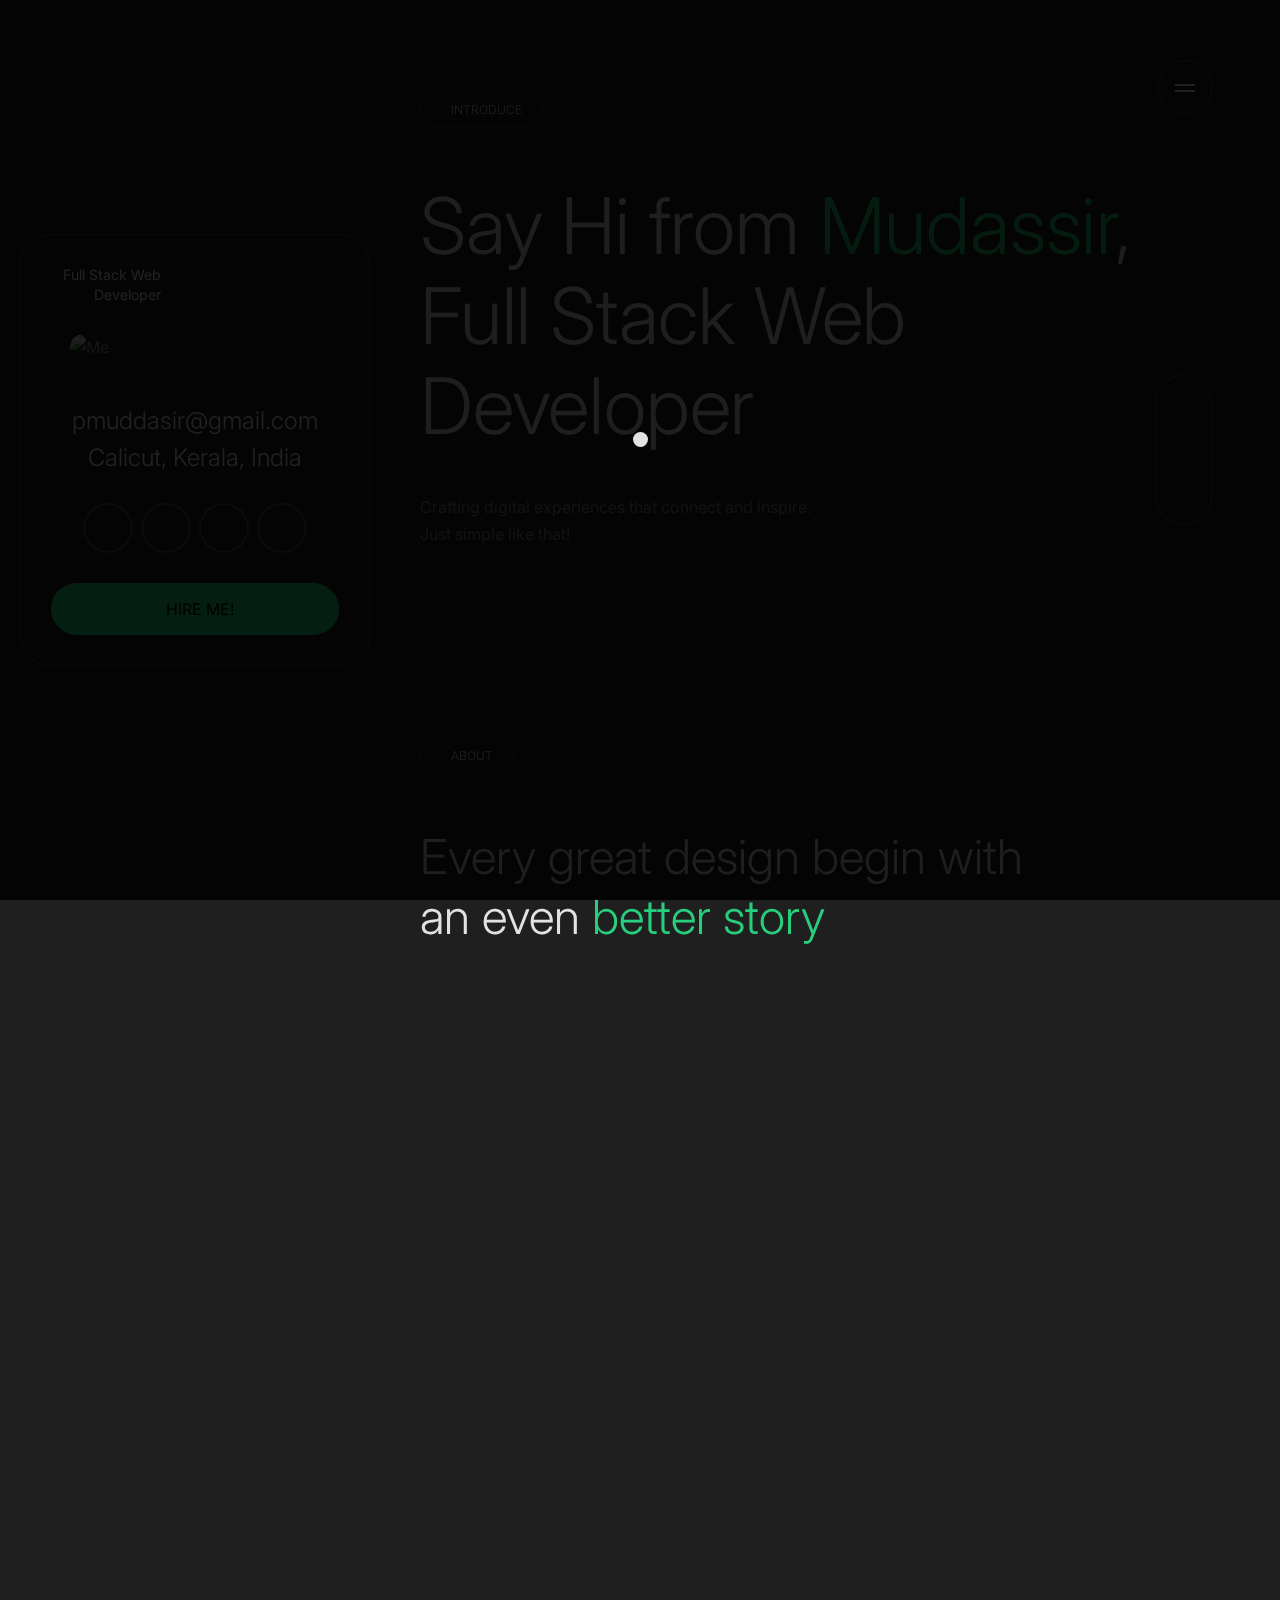
==== index.html @ 65654060 "First commit" ====
<!DOCTYPE html>
<html lang="en">

<!-- Mirrored from wpriverthemes.com/HTML/drake/ by HTTrack Website Copier/3.x [XR&CO'2014], Thu, 04 May 2023 03:21:00 GMT -->
<head>
    <meta charset="UTF-8">
    <meta http-equiv="X-UA-Compatible" content="IE=edge">
    <meta name="viewport" content="width=device-width, initial-scale=1.0">
    <title>Mudassir Mohammed</title>

    <link rel="icon" type="image/x-icon" href="https://i.ibb.co/XVSLQH9/EB099194-AB3-D-4-C7-A-9-E6-A-989-A86-F52-FE8-1-201-a.jpg">



    <!-- Font -->
    <link rel="preconnect" href="https://fonts.googleapis.com/">
    <link rel="preconnect" href="https://fonts.gstatic.com/" crossorigin>
    <link href="https://fonts.googleapis.com/css2?family=Inter:wght@100;200;300;400;500;600;700;800;900&amp;display=swap" rel="stylesheet">

    <!-- Stylesheet -->
    <link rel="stylesheet" href="https://maxst.icons8.com/vue-static/landings/line-awesome/line-awesome/1.3.0/css/line-awesome.min.css">
    <link href="assets/css/bootstrap.min.css" rel="stylesheet">
    <link rel="stylesheet" href="assets/css/owl.carousel.min.css">
    <link rel="stylesheet" href="assets/css/owl.theme.default.min.css">
    <link rel="stylesheet" href="assets/css/animate.min.css">
    <link rel="stylesheet" href="assets/css/smooth-scrollbar.css">
    <link rel="stylesheet" href="assets/css/lightbox.min.css">

    <link rel="stylesheet" href="assets/css/style.css">
    <link rel="stylesheet" href="assets/css/responsive.css">

</head>
<body>


    <div class="page-loader">
        <div class="bounceball"></div>
    </div>

    <span class="icon-menu">
        <span class="bar"></span>
        <span class="bar"></span>
    </span>

    <!-- <div class="global-color">
        <span class="setting-toggle">
            <i class="las la-cog"></i>
        </span>
        <div class="inner">
            <div class="overlay"></div>
            <div class="global-color-option">
                <span class="close-settings">
                    <i class="las la-times"></i>
                </span>
                <h2>Configuration</h2>
                <div class="global-color-option-inner">
                    <p>Colors</p>
                    <div class="color-boxed">
                        <a href="#" class="clr-active" onclick="color1();"></a>
                        <a href="#" onclick="color2();"></a>
                        <a href="#" onclick="color3();"></a>
                        <a href="#" onclick="color4();"></a>
                        <a href="#" onclick="color5();"></a>
                        <a href="#" onclick="color6();"></a>
                        <a href="#" onclick="color7();"></a>
                        <a href="#" onclick="color8();"></a>
                    </div>

                    <p>THREE DIMENSIONAL SHAPES</p>
                    <ul class="themes">
                        <li><a href="home1.html">Earth Lines Sphere</a></li>
                        <li><a href="home2.html">3D Abstract Ball</a></li>
                        <li><a href="home3.html">Water Waves</a></li>
                        <li><a href="home4.html">Liquids Wavy</a></li>
                        <li><a href="home6.html">Solid Color</a></li>
                        <li><a href="home5.html">Simple Strings</a></li>
                    </ul>
                </div>
            </div>
        </div>
    </div> -->

    <div class="responsive-sidebar-menu">
        <div class="overlay"></div>
        <div class="sidebar-menu-inner">
            <div class="menu-wrap">
                <p>Menu</p>
                <ul class="menu scroll-nav-responsive d-flex">
                    <li>
                        <a class="scroll-to" href="#home">
                            <i class="las la-home"></i> <span>Home</span>
                        </a>
                    </li>
                    <li>
                        <a class="scroll-to" href="#about">
                            <i class="lar la-user"></i> <span>About</span>
                        </a>
                    </li>
                    <li>
                        <a class="scroll-to" href="#resume">
                            <i class="las la-briefcase"></i> <span>Resume</span>
                        </a>
                    </li>
                    <li>
                        <a class="scroll-to" href="#services">
                            <i class="las la-stream"></i> <span>Services</span>
                        </a>
                    </li>
                    <li>
                        <a class="scroll-to" href="#skills">
                            <i class="las la-shapes"></i> <span>Skills</span>
                        </a>
                    </li>
                    <!-- <li>
                        <a class="scroll-to" href="#portfolio">
                            <i class="las la-grip-vertical"></i> <span>Portfolios</span>
                        </a>
                    </li> -->
                    <!-- <li>
                        <a class="scroll-to" href="#testimonial">
                            <i class="lar la-comment"></i> <span>Testimonial</span>
                        </a>
                    </li> -->
                    <li>
                        <a class="scroll-to" href="#contact">
                            <i class="las la-envelope"></i> <span>Contact</span>
                        </a>
                    </li>
                </ul>
            </div>


            <div class="sidebar-social">
                <p>Social</p>
                <ul class="social-links d-flex align-items-center">
                    <li>
                        <a href="https://twitter.com/muddasir_mhd"><i class="lab la-twitter"></i></a>
                    </li>
                    <li>
                        <a href="https://www.linkedin.com/in/mudassir-mohammed-ab352b228/"><i class="lab la-linkedin"></i></a>
                    </li>
                    <li>
                        <a href="https://www.instagram.com/mudassir._____/"><i class="lab la-instagram"></i></a>
                    </li>
                    <li>
                        <a href="https://github.com/pmudassir"><i class="lab la-github"></i></a>
                    </li>
                </ul>
            </div>
        </div>
    </div>

    <ul class="menu scroll-nav d-flex">
        <li>
            <a class="scroll-to" href="#home">
                <span>Home</span> <i class="las la-home"></i>
            </a>
        </li>
        <li>
            <a class="scroll-to" href="#about">
                <span>About</span> <i class="lar la-user"></i>
            </a>
        </li>
        <li>
            <a class="scroll-to" href="#resume">
                <span>Resume</span> <i class="las la-briefcase"></i>
            </a>
        </li>
        <li>
            <a class="scroll-to" href="#services">
                <span>Services</span> <i class="las la-stream"></i>
            </a>
        </li>
        <li>
            <a class="scroll-to" href="#skills">
                <span>Skills</span> <i class="las la-shapes"></i>
            </a>
        </li>
        <!-- <li>
            <a class="scroll-to" href="#portfolio">
                <span>Portfolios</span> <i class="las la-grip-vertical"></i>
            </a>
        </li> -->
        <!-- <li>
            <a class="scroll-to" href="#testimonial">
                <span>Testimonial</span> <i class="lar la-comment"></i>
            </a>
        </li> -->
        <li>
            <a class="scroll-to" href="#contact">
                <span>Contact</span> <i class="las la-envelope"></i>
            </a>
        </li>
    </ul>

    <div class="left-sidebar">
        <div class="sidebar-header d-flex align-items-center justify-content-between">
            <!-- <img src="assets/images/logo.png" alt="Logo"> -->
            <span class="designation">Full Stack Web Developer</span>
        </div>
        <img class="me" src="https://i.ibb.co/XVSLQH9/EB099194-AB3-D-4-C7-A-9-E6-A-989-A86-F52-FE8-1-201-a.jpg" alt="Me">
        <h2 class="email">pmuddasir@gmail.com</h2>
        <h2 class="address">Calicut, Kerala, India</h2>
        <!-- <p class="copyright">&copy; 2022 Drake. All Rights Reserved</p> -->
        <ul class="social-profile d-flex align-items-center flex-wrap justify-content-center">
            <li>
                <a href="https://twitter.com/muddasir_mhd"><i class="lab la-twitter"></i></a>
            </li>
            <li>
                <a href="https://www.linkedin.com/in/mudassir-mohammed-ab352b228/"><i class="lab la-linkedin"></i></a>
            </li>
            <li>
                <a href="https://www.instagram.com/mudassir._____/"><i class="lab la-instagram"></i></a>
            </li>
            <li>
                <a href="https://github.com/pmudassir"><i class="lab la-github"></i></a>
            </li>
        </ul>
        <a href="#" class="theme-btn">
            <i class="las la-envelope"></i> Hire Me!
        </a>
    </div>

    <main class="drake-main">
        <div id="smooth-wrapper">
            <div id="smooth-content">

                <!-- <div class="left-sidebar">
                    <div class="sidebar-header d-flex align-items-center justify-content-between">
                        <img src="assets/images/logo.png" alt="Logo">
                        <span class="designation">Full Stack Web Developer</span>
                    </div>
                    <img class="me" src="assets/images/me.jpg" alt="Me">
                    <h2 class="email">hello@drake.design</h2>
                    <h2 class="address">Base in Los Angeles, CA</h2>
                    <p class="copyright">&copy; 2022 Drake. All Rights Reserved</p>
                    <ul class="social-profile d-flex align-items-center flex-wrap justify-content-center">
                        <li>
                            <a href="#"><i class="lab la-twitter"></i></a>
                        </li>
                        <li>
                            <a href="#"><i class="lab la-dribbble"></i></a>
                        </li>
                        <li>
                            <a href="#"><i class="lab la-instagram"></i></a>
                        </li>
                        <li>
                            <a href="#"><i class="lab la-github"></i></a>
                        </li>
                    </ul>
                    <a href="#" class="theme-btn">
                        <i class="las la-envelope"></i> Hire Me!
                    </a>
                </div> -->

                <section class="hero-section page-section scroll-to-page" id="home">

                    <div class="custom-container">
                        <div class="hero-content content-width">
                            <div class="section-header">
                                <h4 class="subtitle scroll-animation" data-animation="fade_from_bottom">
                                    <i class="las la-home"></i> Introduce
                                </h4>
                                <h1 class="scroll-animation" data-animation="fade_from_bottom">Say Hi from <span>Mudassir</span>, Full Stack Web Developer</h1>
                            </div>
                            <p class="scroll-animation" data-animation="fade_from_bottom">Crafting digital experiences that connect and inspire. <br> Just simple like that!</p>
                            <!-- <a href="#portfolio" 
                                class="go-to-project-btn scroll-to scroll-animation" 
                                data-animation="rotate_up">
                                <img src="assets/images/round-text.png" alt="Rounded Text">
                                <i class="las la-arrow-down"></i>
                            </a> -->
        
                            <!-- <div class="facts d-flex">
                                <div class="left scroll-animation" data-animation="fade_from_left">
                                    <h1>10+</h1>
                                    <p>Years of <br>Experience</p>
                                </div>
                                <div class="right scroll-animation" data-animation="fade_from_right">
                                    <h1>182+</h1>
                                    <p>projects completed on <br>15 countries</p>
                                </div>
                            </div> -->
                        </div>
                    </div>
                </section>
        
                <section class="about-area page-section scroll-to-page" id="about">
                    <div class="custom-container">
                        <div class="about-content content-width">
                            <div class="section-header">
                                <h4 class="subtitle scroll-animation" data-animation="fade_from_bottom">
                                    <i class="lar la-user"></i> About
                                </h4>
                                <h1 class="scroll-animation" data-animation="fade_from_bottom">Every great design begin with<br>
                                    an even <span>better story</span></h1>
                            </div>
                            <p class="scroll-animation" data-animation="fade_from_bottom">As a self-taught full stack web developer who embarked on his coding journey just over a year ago. With no prior experience in programming, I was fascinated by the power and potential of web development and decided to teach myself how to build websites from scratch.

                                Starting with online tutorials and courses, quickly developed a strong foundation in HTML, CSS, and JavaScript. Then began learning back-end technologies such as Node.js and MongoDB, expanding my skill set to include full stack development.</p>
                        </div>
                    </div>
                </section>
        
        
                <section class="resume-area page-section scroll-to-page" id="resume">
                    <div class="custom-container">
                        <div class="resume-content content-width">
                            <div class="section-header">
                                <h4 class="subtitle scroll-animation" data-animation="fade_from_bottom">
                                    <i class="las la-briefcase"></i> Resume
                                </h4>
                                <h1 class="scroll-animation" data-animation="fade_from_bottom">Education & <span>Experience</span></h1>
                            </div>
        
                            <div class="resume-timeline">
                                <!-- <div class="item scroll-animation" data-animation="fade_from_right">
                                    <span class="date">2020 - Present</span>
                                    <h2>Framer Desinger & Developer</h2>
                                    <p>Brunodee Agency</p>
                                    <h2>Front-End WordPress Developer</h2>
                                    <p>Envato Market</p>
                                </div>
                                <div class="item scroll-animation" data-animation="fade_from_right">
                                    <span class="date">2013 - 2019</span>
                                    <h2>Webflow Developer & Co-Founder</h2>
                                    <p>Designflow Studio</p>
                                    <h2>Web Designer</h2>
                                    <p>Freelance</p>
                                    <h2>Leader Team of Marketing</h2>
                                    <p>AHA Marketing Agency</p>
                                </div> -->
                                <div class="item scroll-animation" data-animation="fade_from_right">
                                    <span class="date">2020 - 2023</span>
                                    <h2>Bachelor Degree in English Literature</h2>
                                    <p>CALICUT University</p>
                                </div>
                                <div class="item scroll-animation" data-animation="fade_from_right">
                                    <span class="date">2021 - 2022</span>
                                    <h2>Diploma In Computer Application</h2>
                                    <p>LBS College</p>
                                </div>
                            </div>
        
                        </div>
                    </div>
                </section>
        
        
                <section class="services-area page-section scroll-to-page" id="services">
                    <div class="custom-container">
                        <div class="services-content content-width">
                            <div class="section-header">
                                <h4 class="subtitle scroll-animation" data-animation="fade_from_bottom">
                                    <i class="las la-stream"></i> Services
                                </h4>
                                <h1 class="scroll-animation" data-animation="fade_from_bottom">My <span>Specializations</span></h1>
                            </div>
        
                            <div class="services-items">
                                <div class="service-item scroll-animation" data-animation="fade_from_bottom">
                                    <i class="las la-code"></i>
                                    <h2>Development</h2>
                                    <p>I build end-to-end websites with MERN</p>
                                    <!-- <span class="projects">126 Projects</span> -->
                                </div>
                                <div class="service-item scroll-animation" data-animation="fade_from_bottom">
                                    <i class="las la-bezier-curve"></i>
                                    <h2>Back-end Development</h2>
                                    <p>Specializes in building the server-side of web applications using NodeJS and Express.</p>
                                    <!-- <span class="projects">24 Projects</span> -->
                                </div>
                                <div class="service-item scroll-animation" data-animation="fade_from_bottom">
                                    <i class="las la-bezier-curve"></i>
                                    <h2>SEO/Marketing</h2>
                                    <p>Increase the traffic for your website with SEO optimized</p>
                                    <!-- <span class="projects">8 Projects</span> -->
                                </div>
                            </div>
        
                        </div>
                    </div>
                </section>
        
        
                <section class="skills-area page-section scroll-to-page" id="skills">
                    <div class="custom-container">
                        <div class="skills-content content-width">
                            <div class="section-header">
                                <h4 class="subtitle scroll-animation" data-animation="fade_from_bottom">
                                    <i class="las la-shapes"></i> my skills
                                </h4>
                                <h1 class="scroll-animation" data-animation="fade_from_bottom">My <span>Advantages</span></h1>
                            </div>
        
                            <div class="row skills text-center">
                                <div class="col-md-3 scroll-animation" data-animation="fade_from_left">
                                    <div class="skill">
                                        <div class="skill-inner">
                                            <img src="https://all-in-one-bucket.s3.us-east-2.amazonaws.com/portfolio/node-js-96.png" alt="NodeJS">
                                            <!-- <h1 class="percent">92%</h1> -->
                                        </div>
                                        <p class="name">NodeJS</p>
                                    </div>
                                </div>
                                <div class="col-md-3 scroll-animation" data-animation="fade_from_bottom">
                                    <div class="skill">
                                        <div class="skill-inner">
                                            <img src="assets/images/framer.png" alt="Framer">
                                            <h1 class="percent">85%</h1>
                                        </div>
                                        <p class="name">Framer</p>
                                    </div>
                                </div>
                                <div class="col-md-3 scroll-animation" data-animation="fade_from_top">
                                    <div class="skill">
                                        <div class="skill-inner">
                                            <img src="assets/images/webflow.png" alt="Webflow">
                                            <h1 class="percent">80%</h1>
                                        </div>
                                        <p class="name">Webflow</p>
                                    </div>
                                </div>
                                <div class="col-md-3 scroll-animation" data-animation="fade_from_right">
                                    <div class="skill">
                                        <div class="skill-inner">
                                            <img src="https://banner2.cleanpng.com/20180604/pol/kisspng-react-javascript-angularjs-ionic-atom-5b154be6709500.6532453515281223424611.jpg" alt="React">
                                            <h1 class="percent">90%</h1>
                                        </div>
                                        <p class="name">React</p>
                                    </div>
                                </div>
                                <div class="col-md-3 scroll-animation" data-animation="fade_from_left">
                                    <div class="skill">
                                        <div class="skill-inner">
                                            <img src="assets/images/wordpress.png" alt="WordPress">
                                            <h1 class="percent">86%</h1>
                                        </div>
                                        <p class="name">WordPress</p>
                                    </div>
                                </div>
                                <div class="col-md-3 scroll-animation" data-animation="fade_from_bottom">
                                    <div class="skill">
                                        <div class="skill-inner">
                                            <img src="assets/images/laravel.png" alt="Laravel/PHP">
                                            <h1 class="percent">70%</h1>
                                        </div>
                                        <p class="name">Laravel/PHP</p>
                                    </div>
                                </div>
                            </div>
        
                        </div>
                    </div>
                </section>
        
        
                <!-- <section class="portfolio-area page-section scroll-to-page" id="portfolio">
                    <div class="custom-container">
                        <div class="portfolio-content content-width">
                            <div class="section-header">
                                <h4 class="subtitle scroll-animation" data-animation="fade_from_bottom">
                                    <i class="las la-grip-vertical"></i> portfolio
                                </h4>
                                <h1 class="scroll-animation" data-animation="fade_from_bottom">Featured <span>Projects</span></h1>
                            </div>
        
                            <div class="row portfolio-items">
                                <div class="col-md-12 scroll-animation" data-animation="fade_from_bottom">
                                    <div class="portfolio-item portfolio-full">
                                        <div class="portfolio-item-inner">
                                            <a href="assets/images/portfolio1.jpg" data-lightbox="example-1">
                                                <img src="assets/images/portfolio1.jpg" alt="Portfolio">
                                            </a>
        
                                            <ul class="portfolio-categories">
                                                <li>
                                                    <a href="#">NodeJS</a>
                                                </li>
                                                <li>
                                                    <a href="#">Framer</a>
                                                </li>
                                                <li>
                                                    <a href="#">WordPress</a>
                                                </li>
                                            </ul>
                                        </div>
                                        <h2><a href="#">Bureau - Architecture Studio Website</a></h2>
                                    </div>
                                </div>
        
                                <div class="col-md-6 scroll-animation" data-animation="fade_from_left">
                                    <div class="portfolio-item portfolio-half">
                                        <div class="portfolio-item-inner">
                                            <a href="assets/images/portfolio2.jpg" data-lightbox="example-1">
                                                <img src="assets/images/portfolio2.jpg" alt="Portfolio">
                                            </a>

                                            <img src="assets/images/portfolio2.jpg" alt="Portfolio">
        
                                            <ul class="portfolio-categories">
                                                <li>
                                                    <a href="#">WordPress</a>
                                                </li>
                                                <li>
                                                    <a href="#">Larevel/PHP</a>
                                                </li>
                                            </ul>
                                        </div>
                                        <h2><a href="#">Moonex WordPress Theme</a></h2>
                                    </div>
                                </div>
        
                                <div class="col-md-6 scroll-animation" data-animation="fade_from_right">
                                    <div class="portfolio-item portfolio-half">
                                        <div class="portfolio-item-inner">
                                            <a href="assets/images/portfolio3.jpg" data-lightbox="example-1">
                                                <img src="assets/images/portfolio3.jpg" alt="Portfolio">
                                            </a>
        
                                            <ul class="portfolio-categories">
                                                <li>
                                                    <a href="#">NodeJS</a>
                                                </li>
                                                <li>
                                                    <a href="#">Webflow</a>
                                                </li>
                                            </ul>
                                        </div>
                                        <h2><a href="#">Taskly Dashboard</a></h2>
                                    </div>
                                </div>
        
                                <div class="col-md-12 scroll-animation" data-animation="fade_from_bottom">
                                    <div class="portfolio-item portfolio-half">
                                        <div class="portfolio-item-inner">
                                            <a href="assets/images/portfolio4.jpg" data-lightbox="example-1">
                                                <img src="assets/images/portfolio4.jpg" alt="portfolio">
                                            </a>
        
                                            <ul class="portfolio-categories">
                                                <li>
                                                    <a href="#">NodeJS</a>
                                                </li>
                                                <li>
                                                    <a href="#">React</a>
                                                </li>
                                            </ul>
                                        </div>
                                        <h2><a href="#">Hinterland - Real Estate Site Redesign</a></h2>
                                    </div>
                                </div>
        
                                <div class="col-md-12 scroll-animation" data-animation="fade_from_bottom">
                                    <div class="portfolio-item portfolio-half">
                                        <div class="portfolio-item-inner">
                                            <a href="assets/images/portfolio5.jpg" data-lightbox="example-1">
                                                <img src="assets/images/portfolio5.jpg" alt="portfolio">
                                            </a>
        
                                            <ul class="portfolio-categories">
                                                <li>
                                                    <a href="#">Framer</a>
                                                </li>
                                            </ul>
                                        </div>
                                        <h2><a href="#">Lewis Portfolio Framer Template</a></h2>
                                    </div>
                                </div>
                            </div>
        
                        </div>
                    </div>
                </section>
         -->
                <!-- <section class="testimonial-area page-section scroll-to-page" id="testimonial">
                    <div class="custom-container">
                        <div class="testimonial-content content-width">
                            <div class="section-header">
                                <h4 class="subtitle scroll-animation" data-animation="fade_from_bottom">
                                    <i class="lar la-comment"></i> testimonial
                                </h4>
                                <h1 class="scroll-animation" data-animation="fade_from_bottom">Trusted by <span>Hundered Clients</span></h1>
                            </div>
        
                            <div class="testimonial-slider-wrap scroll-animation" data-animation="fade_from_bottom">
                                <div class="owl-carousel testimonial-slider owl-theme">
                                    <div class="testimonial-item">
                                        <div class="testimonial-item-inner">
                                            <div class="author d-flex align-items-center">
                                                <img src="assets/images/testimonial-1.jpg" alt="portfolio">
                                                <div class="right">
                                                    <h3>Paublo Dybala</h3>
                                                    <p class="designation">CEO of <span>IBM Global</span></p>
                                                </div>
                                            </div>
                                            <p>“Drake - A Developer with the creativity, professional and 
                                                master of code. Much more than what i'm expect. 
                                                High quality product & flexiable price. Recommended!.”</p>
        
                                            <a href="#" class="project-btn">Project</a>
                                        </div>
                                    </div>
                                    <div class="testimonial-item">
                                        <div class="testimonial-item-inner">
                                            <div class="author d-flex align-items-center">
                                                <img src="assets/images/testimonial-2.jpg" alt="portfolio">
                                                <div class="right">
                                                    <h3>Christina Morillo</h3>
                                                    <p class="designation">Product Management of <span>Invision App Inc</span></p>
                                                </div>
                                            </div>
                                            <p>“Drake was a real pleasure to work with and we look 
                                                forward to working with him again. He's definitely the kind of 
                                                designer that you can trust with any project from A-Z.”</p>
        
                                            <a href="#" class="project-btn">Project</a>
                                        </div>
                                    </div>
                                    <div class="testimonial-item">
                                        <div class="testimonial-item-inner">
                                            <div class="author d-flex align-items-center">
                                                <img src="assets/images/testimonial-3.jpg" alt="portfolio">
                                                <div class="right">
                                                    <h3>Phil Foden</h3>
                                                    <p class="designation">Director of <span>Envato LLC</span></p>
                                                </div>
                                            </div>
                                            <p>“Extremely profressional and fast service!. Drake is a master
                                                of code and he also very creative. We done 3 projects with
                                                him and certain will continue.”</p>
        
                                            <a href="#" class="project-btn">Project</a>
                                        </div>
                                    </div>
                                </div>
                                <div class="testimonial-footer-nav">
                                    <div class="testimonial-nav d-flex align-items-center">
                                        <button class="prev"><i class="las la-angle-left"></i></button>
                                        <div id="testimonial-slide-count"></div>
                                        <button class="next"><i class="las la-angle-right"></i></button>
                                    </div>
                                </div>
                            </div>
        
                            <div class="clients-logos">
                                <h4 class="scroll-animation" data-animation="fade_from_bottom">work with 60+ brands worldwide</h4>
                                <div class="row align-items-center">
                                    <div class="col-md-3 scroll-animation" data-animation="fade_from_left">
                                        <img src="assets/images/client-1.png" alt="client">
                                    </div>
                                    <div class="col-md-3 scroll-animation" data-animation="fade_from_bottom">
                                        <img src="assets/images/client-2.png" alt="client">
                                    </div>
                                    <div class="col-md-3 scroll-animation" data-animation="fade_from_top">
                                        <img src="assets/images/client-3.png" alt="client">
                                    </div>
                                    <div class="col-md-3 scroll-animation" data-animation="fade_from_right">
                                        <img src="assets/images/client-4.png" alt="client">
                                    </div>
                                    <div class="col-md-3 scroll-animation" data-animation="fade_from_left">
                                        <img src="assets/images/client-5.png" alt="client">
                                    </div>
                                    <div class="col-md-3 scroll-animation" data-animation="fade_from_bottom">
                                        <img src="assets/images/client-6.png" alt="client">
                                    </div>
                                    <div class="col-md-3 scroll-animation" data-animation="fade_from_top">
                                        <img src="assets/images/client-7.png" alt="client">
                                    </div>
                                    <div class="col-md-3 scroll-animation" data-animation="fade_from_right">
                                        <img src="assets/images/client-8.png" alt="client">
                                    </div>
                                </div>
                            </div>
        
                        </div>
                    </div>
                </section> -->
        
        
                <!-- <section class="pricing-area page-section scroll-to-page" id="pricing">
                    <div class="custom-container">
                        <div class="pricing-content content-width">
                            <div class="section-header">
                                <h4 class="subtitle scroll-animation" data-animation="fade_from_bottom">
                                    <i class="las la-dollar-sign"></i> pricing
                                </h4>
                                <h1 class="scroll-animation" data-animation="fade_from_bottom">My <span>Pricing</span></h1>
                            </div>
        
                            <div class="pricing-table-items">
                                <div class="row">
                                    <div class="col-md-6 scroll-animation" data-animation="fade_from_left">
                                        <div class="pricing-table">
                                            <div class="pricing-table-header">
                                                <div class="top d-flex justify-content-between align-items-start">
                                                    <h4>basic</h4>
                                                    <p class="text-right">Have design ready to build?<br>
                                                        or small budget</p>
                                                </div>
                                                <h1>$49 <span>/ hours</span></h1>
                                            </div>
                                            <ul class="feature-lists">
                                                <li>Need your wireframe</li>
                                                <li>Design with NodeJS, Framer</li>
                                                <li>Implement with Webflow, React, WordPress, Laravel/PHP</li>
                                                <li>Remote/Online</li>
                                                <li>Work in business days, no weekend.</li>
                                                <li>Support 6 months</li>
                                            </ul>
                                            <a href="#" class="theme-btn">pick this package</a>
                                        </div>
                                    </div>
                                    <div class="col-md-6 scroll-animation" data-animation="fade_from_right">
                                        <div class="pricing-table">
                                            <div class="pricing-table-header">
                                                <div class="top d-flex justify-content-between align-items-start">
                                                    <h4>premium</h4>
                                                    <p class="text-right">Not have any design?<br>
                                                        Leave its for me</p>
                                                </div>
                                                <h1>$99 <span>/ hours</span></h1>
                                            </div>
                                            <ul class="feature-lists">
                                                <li>Don't need wireframe or anything</li>
                                                <li>Design with NodeJS, Framer from scratch</li>
                                                <li>Implement with Webflow, React, WordPress, Laravel/PHP</li>
                                                <li>Remote/Online</li>
                                                <li>Work with both weekend</li>
                                                <li>Support 12 months</li>
                                                <li>Your project alway be priority</li>
                                                <li>Customer care gifts</li>
                                            </ul>
                                            <a href="#" class="theme-btn">pick this package</a>
                                        </div>
                                    </div>
                                </div>
                                <p class="info scroll-animation" data-animation="fade_from_bottom">
                                    Don't find any package match with your plan!<br>
                                    Want to setup a new tailor-made package for only you?. <a href="#">Contact Us</a>
                                </p>
                            </div>
        
                        </div>
                    </div>
                </section> -->


                <section class="contact-area page-section scroll-content" id="contact">
                    <div class="custom-container">
                        <div class="contact-content content-width">
                            <div class="section-header">
                                <h4 class="subtitle scroll-animation" data-animation="fade_from_bottom">
                                    <i class="las la-dollar-sign"></i> contact
                                </h4>
                                <h1 class="scroll-animation" data-animation="fade_from_bottom">Let's Work <span>Together!</span></h1>
                            </div>
                            <h3 class="scroll-animation" data-animation="fade_from_bottom">pmuddasir@gmail.com</h3>
                            <p id="required-msg">* Marked fields are required to fill.</p>

                            <form class="contact-form scroll-animation" data-animation="fade_from_bottom" method="POST" action="https://wpriverthemes.com/HTML/drake/mailer.php">
                                <div class="alert alert-success messenger-box-contact__msg" style="display: none" role="alert">
                                    Your message was sent successfully.
                                </div>
                                <div class="row">
                                    <div class="col-md-6">
                                        <div class="input-group">
                                            <label for="full-name">full Name <sup>*</sup></label>
                                            <input type="text" name="full-name" id="full-name" placeholder="Your Full Name">
                                        </div>
                                    </div>
                                    <div class="col-md-6">
                                        <div class="input-group">
                                            <label for="email">Email <sup>*</sup></label>
                                            <input type="email" name="email" id="email" placeholder="Your email adress">
                                        </div>
                                    </div>
                                    <div class="col-md-6">
                                        <div class="input-group">
                                            <label for="phone-number">phone <span>(optional)</span></label>
                                            <input type="text" name="phone-number" id="phone-number" placeholder="Your number phone">
                                        </div>
                                    </div>
                                    <!-- <div class="col-md-6">
                                        <div class="input-group">
                                            <label for="subject">subject <sup>*</sup></label>
                                            <select name="subject" id="subject">
                                                <option value="">Select a subject</option>
                                                <option value="subject1">Subject 1</option>
                                                <option value="subject2">Subject 2</option>
                                                <option value="subject3">Subject 3</option>
                                            </select>
                                        </div>
                                    </div> -->
                                    <!-- <div class="col-md-12">
                                        <div class="input-group">
                                            <label for="budget">your budget <span>(optional)</span></label>
                                            <input type="number" name="budget" id="budget" placeholder="A range budget for your project">
                                        </div>
                                    </div> -->
                                    <div class="col-md-12">
                                        <div class="input-group">
                                            <label for="message">message</label>
                                            <textarea name="message" id="message" placeholder="Wrire your message here ..."></textarea>
                                        </div>
                                    </div>
                                    <!-- <div class="col-md-12">
                                        <div class="input-group upload-attachment">
                                            <div>
                                                <label for="upload-attachment">
                                                    <i class="las la-cloud-upload-alt"></i> add an attachment
                                                    <input type="file" name="file" id="upload-attachment">
                                                </label>
                                                
                                            </div>
                                            
                                        </div>
                                    </div> -->
                                    <div class="col-md-12">
                                        <div class="input-group submit-btn-wrap">
                                            <button class="theme-btn" name="submit" type="submit" id="submit-form">send message</button>
                                        </div>
                                    </div>
                                </div>
                            </form>

                        </div>
                    </div>
                </section>
            </div>
        </div>
    </main>
    

    <script src="assets/js/jquery.js"></script>
    <script src="assets/js/bootstrap.bundle.min.js"></script>
    <script src="assets/js/owl.carousel.js"></script>
    <script src="assets/js/gsap.min.js"></script>
    <script src="assets/js/ScrollTrigger.min.js"></script>
    <script src="assets/js/ScrollToPlugin.min.js"></script>
    <script src="assets/js/lightbox.min.js"></script>
    
    <script src="assets/js/main.js"></script>
    <script src="assets/js/ajax-form.js"></script>
    <script src="assets/js/color.js"></script>

</body>

<!-- Mirrored from wpriverthemes.com/HTML/drake/ by HTTrack Website Copier/3.x [XR&CO'2014], Thu, 04 May 2023 03:21:52 GMT -->
</html>
---- assets/css/smooth-scrollbar.css ----
scrollbar,[scrollbar],[data-scrollbar]{display:block;position:relative;overflow:scroll}scrollbar .scroll-content,[scrollbar] .scroll-content,[data-scrollbar] .scroll-content{-webkit-transform:translate3d(0,0,0);transform:translate3d(0,0,0);will-change:transform}scrollbar.scrolling .scroll-content,[scrollbar].scrolling .scroll-content,[data-scrollbar].scrolling .scroll-content{pointer-events:none}scrollbar.scrolling .scroll-content .scroll-content,[scrollbar].scrolling .scroll-content .scroll-content,[data-scrollbar].scrolling .scroll-content .scroll-content{pointer-events:auto}scrollbar .scrollbar-track,[scrollbar] .scrollbar-track,[data-scrollbar] .scrollbar-track{position:absolute;opacity:0;z-index:1;-webkit-transition:opacity .5s 1s ease-out,background .5s ease-out;transition:opacity .5s 1s ease-out,background .5s ease-out;background:0 0}scrollbar .scrollbar-track.show,[scrollbar] .scrollbar-track.show,[data-scrollbar] .scrollbar-track.show,scrollbar .scrollbar-track:hover,[scrollbar] .scrollbar-track:hover,[data-scrollbar] .scrollbar-track:hover{opacity:1;-webkit-transition-delay:0s;transition-delay:0s}scrollbar .scrollbar-track:hover,[scrollbar] .scrollbar-track:hover,[data-scrollbar] .scrollbar-track:hover{background:rgba(222,222,222,.75)}scrollbar .scrollbar-track-x,[scrollbar] .scrollbar-track-x,[data-scrollbar] .scrollbar-track-x{bottom:0;left:0;width:100%;height:8px}scrollbar .scrollbar-track-y,[scrollbar] .scrollbar-track-y,[data-scrollbar] .scrollbar-track-y{top:0;right:0;width:8px;height:100%}scrollbar .scrollbar-thumb,[scrollbar] .scrollbar-thumb,[data-scrollbar] .scrollbar-thumb{position:absolute;top:0;left:0;width:8px;height:8px;background:rgba(0,0,0,.5);border-radius:4px}
---- assets/css/style.css ----
/* 
    -- Table of Content --

    * 01 - Menu
    * 02 - Responsive Sidebar Menu
    * 03 - Global Color
    * 04 - Header
    * 05 - Section Header
    * 06 - Left Sidebar
    * 07 - Hero Section
    * 08 - Home 3
    * 09 - Home 5
    * 10 - About
    * 11 - Resume
    * 12 - Services
    * 13 - Skills
    * 14 - Portfolio
    * 15 - Testimonial
    * 16 - Client
    * 17 - Pricing Table
    * 18 - Contact
    * 19 - Breadcrumb
    * 20 - Blog items
    * 21 - Blog Style 2
    * 22 - Blog Details
    * 23 - Comment
    * 24 - Comment Form
    * 25 - Footer
    * @Keyframe

*/
:root {
    --primary_color: #28e98c;
}
*,*::before,*::after {
    margin: 0;
    padding: 0;
    box-sizing: border-box;
}

body {
    font-family: 'Inter', sans-serif;
    font-size: 16px;
    scroll-behavior: smooth;
    color: #999999;
    background: #1f1f1f;
    line-height: 1.7;
    overflow-x: hidden;
    height: 100vh;
}
.bg-white {
    background: #fff;
}
img {
    max-width: 100%;
    /* height: 300px; */
}
a {
    text-decoration: none;
}
.text-right {
    text-align: right;
}
ul {
    list-style: none;
    margin: 0;
    padding: 0;
}
.content-width {
    max-width: 770px;
    width: 100%;
    margin-left: auto;
}
.theme-btn {
    background: var(--primary_color);
    color: #000000;
    display: block;
    text-align: center;
    padding: 11px 58px 10px 58px;
    display: inline-flex;
    align-items: center;
    border-radius: 30px;
    justify-content: center;
    text-transform: uppercase;
    border: none;
    transition: .3s;
    cursor: pointer;
    border: 2px solid var(--primary_color);
}
.theme-btn i {
    font-size: 24px;
    margin-right: 10px;
    display: block;
    margin-bottom: 3px;
}
.theme-btn:hover {
    background: none;
    color: var(--primary_color);
}
.custom-container {
    max-width: 1130px;
    padding: 0 15px;
    margin: auto;
}
.subtitle {
    font-size: 12px;
    color: #ffffff;
    text-transform: uppercase;
    font-weight: 300;
    margin: 0;
    border: 1px solid #565656;
    padding: 9px 20px;
    border-radius: 30px;
    margin-bottom: 53px;
    display: inline-flex;
    align-items: center;
}
.subtitle i {
    margin-bottom: 1px;
    font-size: 14px;
    margin-right: 10px;
}

.page-loader {
    position: fixed;
    left: 0;
    top: 0;
    width: 100%;
    height: 100%;
    z-index: 10000;
    background: #000;
    display: flex;
    align-items: center;
    justify-content: center;
}
.page-loader .bounceball {
    position: relative;
    display: inline-block;
    height: 37px;
    width: 15px;
}
.page-loader .bounceball:before {
    position: absolute;
    content: '';
    display: block;
    top: 0;
    width: 15px;
    height: 15px;
    border-radius: 50%;
    background-color: #fff;
    transform-origin: 50%;
    animation: bounceLoader 500ms alternate infinite ease;
}


/* Icon Menu */
.icon-menu {
    position: absolute;
    right: 68px;
    top: 60px;
    width: 55px;
    height: 55px;
    border-radius: 50%;
    display: flex;
    flex-direction: column;
    border: 1px solid #575757;
    align-items: center;
    justify-content: center;
    gap: 4px;
    cursor: pointer;
    transition: .3s;
    background: #1f1f1f;
    z-index: 99;
}
.icon-menu span {
    width: 20px;
    display: block;
    height: 2px;
    background: #fff;
    transition: .3s;
}
.icon-menu:hover {
    border-color: var(--primary_color);
}
.icon-menu:hover span {
    background: var(--primary_color);
}


#scroll-section {
    /* overflow-x: hidden !important;
    overflow-y: auto !important; */
    /* width: 100%; */
    /* height: 100%; */
    /* height: 100vh; */
}
.scroll-content {
    /* transform: translate(0) !important; */
}
main.drake-main {
    /* inset: 0px;
    width: 100%;
    height: 100vh;
    position: fixed; */
    /* overflow: hidden; */
}
.page-section {
    overflow: hidden;
}


/* 01 - Menu */
.menu {
    flex-direction: column;
    border: 1px solid #575757;
    border-radius: 30px;
    position: fixed;
    right: 68px;
    top: 322px;
    /* width: 55px; */
    text-align: center;
    gap: 20px;
    padding: 24px 0;
    background: #1f1f1f;
    z-index: 20;
}
.menu li .scroll-to,
.menu li a {
    display: block;
    position: relative;
    /* padding: 10px 10px; */
    width: 55px;
    transition: .3s;
    color: #999999;
    cursor: pointer;
}
.menu li a.active,
.menu li a:hover,
.menu li .scroll-to.active,
.menu li .scroll-to:hover {
    color: var(--primary_color);
}
.menu li .scroll-to:hover span,
.menu li a:hover span {
    opacity: 1;
    visibility: visible;
}
.menu li .scroll-to i,
.menu li a i {
    font-size: 20px;
    display: block;
}
.menu li .scroll-to span,
.menu li a span {
    position: absolute;
    transition: .3s;
    font-size: 12px;
    background: #404042;
    right: 100%;
    color: #fff;
    display: block;
    padding: 3px 8px;
    border-radius: 5px;
    visibility: hidden;
    opacity: 0;
}
.menu li .scroll-to span::before,
.menu li a span::before {
    content: '';
    width: 10px;
    height: 10px;
    background: #404042;
    position: absolute;
    right: -3px;
    top: 50%;
    transform: rotate(54deg) skew(-8deg, -39deg);
    margin-top: -5px;
    z-index: -1;
}

/* 02 - Responsive Sidebar Menu */
.responsive-sidebar-menu {
    position: fixed;
    left: 0;
    top: 0;
    width: 100%;
    height: 100%;
    z-index: 99;
    opacity: 0;
    visibility: hidden;
    transition: .2s;
}
.responsive-sidebar-menu.active {
    opacity: 1;
    visibility: visible;
}
.global-color .inner .overlay,
.responsive-sidebar-menu .overlay {
    position: absolute;
    left: 0;
    top: 0;
    width: 100%;
    height: 100%;
    z-index: -1;
    background: #565656;
    opacity: 0.5;
}
.responsive-sidebar-menu .sidebar-menu-inner {
    max-width: 345px;
    width: 100%;
    margin-left: auto;
    background: #191919;
    height: 100%;
    overflow-x: hidden;
    padding-top: 50px;
    margin-right: -250px;
    transition: .3s;
}
.responsive-sidebar-menu.active .sidebar-menu-inner {
    margin-right: 0;
}
.responsive-sidebar-menu .sidebar-menu-inner .menu-wrap {
    width: 46%;
    margin: auto;
}
.responsive-sidebar-menu .sidebar-menu-inner .menu-wrap p {
    font-size: 18px;
}
.responsive-sidebar-menu .sidebar-menu-inner .menu-wrap .menu {
    position: relative;
    right: auto;
    left: 0;
    top: 0;
    transform: translateY(0);
    background: none;
    border-radius: 0;
    border: none;
    margin-bottom: 30px;
}
.responsive-sidebar-menu .sidebar-menu-inner .menu-wrap .menu li a {
    display: flex;
    align-items: center;
    gap: 10px;
}
.responsive-sidebar-menu .sidebar-menu-inner .menu-wrap .menu li a:hover span {
    color: #fff;
}
.responsive-sidebar-menu .sidebar-menu-inner .menu-wrap .menu li a i {
    margin-bottom: 2px;
}
.responsive-sidebar-menu .sidebar-menu-inner .menu-wrap .menu li a span {
    position: relative;
    right: 0;
    opacity: 1;
    visibility: visible;
    color: #999999;
    background: none;
    margin: 0;
    padding: 0;
    border-radius: 0;
}
.responsive-sidebar-menu .sidebar-menu-inner .menu-wrap .menu li a span::before {
    display: none
}
.responsive-sidebar-menu .sidebar-menu-inner .menu-wrap .menu li a.active span {
    color: #fff;
}
.responsive-sidebar-menu .sidebar-menu-inner .global-color-option,
.responsive-sidebar-menu .sidebar-menu-inner .sidebar-social {
    width: 46%;
    margin: auto;
}
.responsive-sidebar-menu .sidebar-menu-inner .sidebar-social ul {
    gap: 15px;
}
.responsive-sidebar-menu .sidebar-menu-inner .sidebar-social ul li a {
    color: #999999;
    transition: .3s;
    font-size: 16px;
}
.responsive-sidebar-menu .sidebar-menu-inner .sidebar-social ul li a:hover {
    color: var(--primary_color);
}

/* 03 - Global Color */
.global-color {
    position: fixed;
    left: 0;
    top: 50px;
    z-index: 100;
}
.global-color .inner {
    position: fixed;
    left: 0;
    top: 0;
    width: 100%;
    height: 100%;
    z-index: 99;
    opacity: 0;
    visibility: hidden;
    transition: .2s;
}
.global-color.active .inner {
    opacity: 1;
    visibility: visible;
}
.global-color .setting-toggle {
    width: 40px;
    height: 40px;
    display: flex;
    align-items: center;
    justify-content: center;
    font-size: 20px;
    cursor: pointer;
    background: #1f1f1f;
}
.global-color .inner .global-color-option .close-settings {
    position: absolute;
    right: 20px;
    top: 20px;
    color: #fff;
    font-size: 20px;
}
.global-color .inner .global-color-option .global-color-option-inner p {
    text-transform: uppercase;
    font-size: 13px;
    color: #fff;
    line-height: 1.2;
    margin-bottom: 25px;
}
.global-color .inner .global-color-option .global-color-option-inner .themes {
    display: flex;
    flex-wrap: wrap;
    padding-top: 30px;
}
.global-color .inner .global-color-option .global-color-option-inner .themes li {
    margin-right: 80px;
    margin-bottom: 55px;
}
.global-color .inner .global-color-option .global-color-option-inner .themes li a {
    font-size: 14px;
    color: #fff;
    font-weight: 500;
    display: block;
    line-height: 1.2;
    position: relative;
}
.global-color .inner .global-color-option .global-color-option-inner .themes li a::before {
    content: '';
    width: 100%;
    height: 1px;
    background: #fff;
    position: absolute;
    left: 0;
    top: 50%;
    opacity: 0;
    transition: .3s;
}
.global-color .inner .global-color-option .global-color-option-inner .themes li a:hover::before,
.global-color .inner .global-color-option .global-color-option-inner .themes li.active a::before {
    opacity: 1;
}
.global-color .inner .global-color-option {
    max-width: 1043px;
    width: 100%;
    margin-left: auto;
    background: #191919;
    height: 100%;
    overflow-x: hidden;
    padding-top: 50px;
    margin-right: -400px;
    transition: .4s;
    padding: 134px;
}
.global-color .inner .global-color-option h2 {
    color: #fff;
    font-weight: 200;
    font-size: 34px;
    line-height: 1.2;
    margin-bottom: 80px;
}
.global-color.active .inner .global-color-option {
    margin-right: 0;
}
.global-color .global-color-option .color-boxed {
    display: flex;
    align-items: center;
    flex-wrap: wrap;
    gap: 26px;
    margin-bottom: 105px;
    padding-top: 30px;
}
.global-color .global-color-option .color-boxed a {
    display: block;
    width: 30px;
    height: 30px;
    border-radius: 50%;
    position: relative;
    background: #28e98c;
}
.global-color .global-color-option .color-boxed a::before {
    content: '';
    border: 1px solid #fff;
    position: absolute;
    border-radius: 50%;
    width: calc(100% + 10px);
    height: calc(100% + 10px);
    left: 50%;
    top: 50%;
    transform: translate(-50%, -50%);
    opacity: 0;
    transition: .3s;
}
.global-color .global-color-option .color-boxed a::after {
    content: '';
    position: absolute;
    border: none;
    transform: translate(-50%, -50%);
    width: 4px;
    height: 4px;
    left: 50%;
    top: 50%;
    background: #fff;
    border-radius: 50%;
    opacity: 0;
}
.global-color .global-color-option .color-boxed a.clr-active::after,
.global-color .global-color-option .color-boxed a:hover::after,
.global-color .global-color-option .color-boxed a:hover::before,
.global-color .global-color-option .color-boxed a.clr-active::before {
    opacity: 1;
}
.global-color .global-color-option .color-boxed a:nth-child(2) {
    background: #e4af12;
}
.global-color .global-color-option .color-boxed a:nth-child(3) {
    background: #fe6f1d;
}
.global-color .global-color-option .color-boxed a:nth-child(4) {
    background: #14c5fd;
}
.global-color .global-color-option .color-boxed a:nth-child(5) {
    background: #c0c0c0;
}
.global-color .global-color-option .color-boxed a:nth-child(6) {
    background: #1338f3;
}
.global-color .global-color-option .color-boxed a:nth-child(7) {
    background: #f31313;
}
.global-color .global-color-option .color-boxed a:nth-child(8) {
    background: #ff99cc;
}
.global-color .global-color-option .color-boxed a:nth-child(9) {
    background: #cceb00;
}
.global-color .global-color-option .color-boxed a i {
    font-size: 14px;
}


/* 04 - Header */
.header-area {
    background: #1f1f1f;
    position: sticky;
    top: 0;
    z-index: 100;
    padding: 25px 0;
}
.header-area .logo {
    display: block;
}
.header-area .logo img {
    display: block;
}
.header-area nav {
    transition: .3s;
}
.header-area nav .nav-menu {
    gap: 25px;
    display: flex;
}
.header-area nav .nav-menu li {
    position: relative;
}
.header-area nav .nav-menu li .toggle-sub-dropdown,
.header-area nav .nav-menu li .toggle-dropdown {
    display: none;
    width: 35px;
    text-align: center;
}
.header-area nav .nav-menu li .dropdown {
    position: absolute;
    left: 0;
    width: 200px;
    background: #000;
    box-shadow: 1px 6px 20px rgb(0 0 0 / 20%);
    transition: .3s;
    opacity: 0;
    visibility: hidden;
    padding: 5px 0;
}
.header-area nav .nav-menu li .dropdown li a {
    padding: 8px 15px;
    line-height: 1.2;
}
.header-area nav .nav-menu li:hover > .dropdown {
    opacity: 1;
    visibility: visible;
}
.header-area nav .nav-menu li .dropdown li .dropdown {
    left: 100%;
    top: 0;
}
.header-area nav .nav-menu li a {
    color: #fff;
    display: block;
    transition: .3s;
    padding: 8px 0;
}
.header-area nav .nav-menu li a:hover {
    color: var(--primary_color);
}
.header-area .header-right .show-menu-toggle {
    display: none;
    width: 40px;
    height: 40px;
    border-radius: 4px;
    align-items: center;
    justify-content: center;
    font-size: 20px;
    cursor: pointer;
    color: #fff;
    border: 1px solid rgb(255 255 255 / 30%);
    margin-left: auto;
}
.header-area nav .close-menu {
    display: none;
    cursor: pointer;
    position: absolute;
    right: 30px;
    top: 30px;
    font-size: 25px;
    cursor: pointer;
    color: #fff;
}


/* 05 - Section Header */
.section-header h1 {
    font-size: 48px;
    line-height: 60px;
    color: #fff;
    font-weight: 300;
    margin-bottom: 33px;
}
.section-header h1 span {
    color: var(--primary_color);
}


/* 06 - Left Sidebar */
.left-sidebar {
    max-width: 485px;
    width: 100%;
    border-radius: 30px;
    border: 1px solid #565656;
    position: fixed;
    left: 20px;
    top: 50%;
    transform: translateY(-50%);
    padding: 50px;
    z-index: 10;
}
.drake-main .left-sidebar {
    display: none;
}
.left-sidebar > img.me {
    border-radius: 30px;
    display: block;
    margin-bottom: 56px;
}
.left-sidebar .sidebar-header {
    margin-bottom: 65px;
}
.left-sidebar .sidebar-header .designation {
    max-width: 110px;
    text-align: right;
    color: #fff;
    font-size: 14px;
    font-weight: 400;
}
.left-sidebar h2 {
    font-size: 24px;
    color: #fff;
    text-align: center;
    font-weight: 300;
}
.left-sidebar .address {
    margin-bottom: 30px;
}
.left-sidebar .copyright {
    font-size: 14px;
    text-align: center;
    margin-bottom: 45px;
}
.left-sidebar .social-profile {
    gap: 8px;
    margin-bottom: 118px;
}
.left-sidebar .social-profile li a {
    display: block;
    width: 50px;
    height: 50px;
    line-height: 46px;
    text-align: center;
    border: 2px solid #565656;
    border-radius: 50%;
    color: #999999;
    font-size: 20px;
    transition: .3s;
}
.left-sidebar .social-profile li a:hover {
    color: var(--primary_color);
    border-color: var(--primary_color);
}
.left-sidebar .theme-btn {
    width: 100%;
}



/* 07 - Hero Section */
.hero-section {
    padding: 68px 0;
    position: relative;
    overflow: hidden;
}
.hero-section .hero-content {
    position: relative;
    z-index: 3;
}
.hero-section .hero-content h1 {
    font-size: 78px;
    letter-spacing: -0.2px;
    line-height: 90px;
    margin-bottom: 43px;
    font-weight: 300;
}
.hero-section .hero-content h1 span {
    color: var(--primary_color);
}
.hero-section .hero-content > p {
    max-width: 480px;
    margin-bottom: 31px;
}
.hero-section .hero-content .go-to-project-btn {
    width: 175px;
    height: 175px;
    display: flex;
    align-items: center;
    justify-content: center;
    margin-left: auto;
    border-radius: 50%;
    border: 1px solid #575757;
    position: relative;
    overflow: hidden;
    margin-right: 15px;
}
.hero-section .hero-content .go-to-project-btn img {
    display: block;
    animation: rotating 6s infinite linear;
}
.hero-section .hero-content .go-to-project-btn i {
    position: absolute;
    color: #fff;
    font-size: 40px;
    display: block;
}
.hero-section .hero-content .facts {
    gap: 100px;
    margin-top: 55px;
}
.hero-section .hero-content .facts h1 {
    font-size: 72px;
    color: var(--primary_color);
    line-height: 56px;
    margin-bottom: 38px;
}
.hero-section .hero-content .facts p {
    font-size: 14px;
    line-height: 24px;
    text-transform: uppercase;
}

/* 08 - Home 3 */
.home1-page,
.home5-page,
.home6-page {
    background: #000;
}
.home-3 {
    overflow: hidden;
}
.home-3:before {
    content: '';
    background: #000;
    position: absolute;
    left: 0;
    top: 0;
    width: 100%;
    height: 100%;
    z-index: 1;
    opacity: 0.6;
}
.home1-page .menu,
.home5-page .menu,
.home6-page .menu,

.home1-page .icon-menu,
.home5-page .icon-menu,
.home6-page .icon-menu {
    background: #000000;
}
/* 09 - Home 5 */
body .body-overlay {
    position: fixed;
    left: 0;
    top: 0;
    width: 100%;
    height: 100%;
    object-fit: cover;
    z-index: -1;
}
.home2-page .body-overlay,
.home3-page .body-overlay {
    opacity: 0.1;
}
.home1-page .body-overlay,
.home4-page .body-overlay,
.home5-page .body-overlay {
    opacity: 0.3;
}



/* 10 - About */
.about-area {
    padding-top: 90px;
    padding-bottom: 90px;
}
.about-area .about-content p {
    line-height: 30px;
    max-width: 610px;
}


/* 11 - Resume */
.resume-area {
    padding-top: 90px;
    padding-bottom: 90px;
}
.resume-area .resume-content .resume-timeline .item {
    position: relative;
    padding-left: 74px;
    padding-bottom: 68px;
}
.resume-area .resume-content .resume-timeline .item:last-child {
    padding-bottom: 0;
}
.resume-area .resume-content .resume-timeline .item:last-child::after {
    height: calc(100% - 10px);
}
.resume-area .resume-content .resume-timeline .item::after {
    content: '';
    background: #333333;
    width: 1px;
    height: 100%;
    position: absolute;
    left: 0;
    top: 10px;
    z-index: -1;
}
.resume-area .resume-content .resume-timeline .item::before {
    content: '';
    position: absolute;
    width: 12px;
    height: 12px;
    background: #656565;
    border-radius: 50%;
    left: -6px;
    top: 7px;
    transition: .3s;
}
.resume-area .resume-content .resume-timeline .item .date {
    display: block;
    margin-bottom: 28px;
    transition: .3s;
}
.resume-area .resume-content .resume-timeline .item h2 {
    font-size: 24px;
    font-weight: 300;
    margin-bottom: 5px;
    color: #fff;
}
.resume-area .resume-content .resume-timeline .item h2 a {
    color: #fff;
    display: block;
}
.resume-area .resume-content .resume-timeline .item p {
    font-size: 13px;
    color: #999999;
    margin-bottom: 18px;
}
.resume-area .resume-content .resume-timeline .item p:last-child {
    margin-bottom: 0;
}
.resume-area .resume-content .resume-timeline .item:hover::before {
    background: var(--primary_color);
}
.resume-area .resume-content .resume-timeline .item:hover .date {
    color: var(--primary_color);
}



/* 12 - Services */
.services-area {
    padding-top: 90px;
    padding-bottom: 90px;
}
.services-items .service-item {
    border: 1px solid #565656;
    border-radius: 20px;
    transition: .3s;
    position: relative;
    padding: 44px 48px 41px 48px;
    margin-bottom: 10px;
}
.services-items .service-item:last-child {
    margin-bottom: 0;
}
.services-items .service-item h2 {
    font-size: 24px;
    font-weight: 300;
    margin-bottom: 8px;
    color: #fff;
}
.services-items .service-item h2 a {
    color: #fff;
    transition: .3s;
}
.services-items .service-item:hover {
    border-color: var(--primary_color);
}
.services-items .service-item:hover h2 a {
    color: var(--primary_color);
}
.services-items .service-item p {
    font-size: 14px;
    color: #999999;
    margin-bottom: 30px;
}
.services-items .service-item .projects {
    font-size: 12px;
    color: #fff;
    text-transform: uppercase;
    display: inline-block;
}
.services-items .service-item:hover .projects {
    text-decoration: underline;
}
.services-items .service-item i {
    position: absolute;
    font-size: 30px;
    color: var(--primary_color);
    top: 45px;
    right: 50px;
}



/* 13 - Skills */
.skills-area {
    padding-top: 90px;
    padding-bottom: 40px;
}
.skills .skill {
    margin-bottom: 50px;
}
.skills .skill .skill-inner {
    border: 2px solid #565656;
    border-radius: 85px;
    padding: 54px 0 48px 0;
    margin-bottom: 20px;
    transition: .3s;
}
.skills .skill:hover .skill-inner {
    border-color: var(--primary_color);
}
.skills .skill .skill-inner img {
    display: block;
    margin: auto auto 29px auto;
}
.skills .skill .skill-inner h1 {
    font-size: 30px;
    color: var(--primary_color);
    font-weight: 300;
    margin: 0;
}
.skills .skill p {
    font-size: 14px;
    color: #fff;
    margin: 0;
}



/* 14 - Portfolio */
.portfolio-area {
    padding-top: 90px;
    padding-bottom: 90px;
}
.portfolio-items .portfolio-item {
    margin-bottom: 62px;
}
.portfolio-items > div:last-child .portfolio-item {
    margin-bottom: 0;
}
.portfolio-items .portfolio-item .portfolio-item-inner {
    height: 370px;
    overflow: hidden;
    border-radius: 30px;
    position: relative;
    margin-bottom: 30px;
}
.portfolio-items .portfolio-item.portfolio-full .portfolio-item-inner {
    height: 410px;
}
.portfolio-items .portfolio-item .portfolio-item-inner img {
    display: block;
    width: 100%;
    height: 100%;
    object-fit: cover;
}
.portfolio-items .portfolio-item .portfolio-item-inner .portfolio-categories {
    position: absolute;
    display: flex;
    flex-wrap: wrap;
    gap: 10px;
    align-items: center;
    bottom: 20px;
    left: 20px;
}
.portfolio-items .portfolio-item .portfolio-item-inner .portfolio-categories li a {
    display: block;
    font-size: 14px;
    background: #fff;
    color: #000;
    padding: 7px 20px;
    border-radius: 19px;
    transition: .3s;
}
.portfolio-items .portfolio-item:hover .portfolio-item-inner .portfolio-categories li a {
    background: #1f1f1f;
    color: #fff;
}
.portfolio-items .portfolio-item h2 {
    font-size: 24px;
    font-weight: 300;
    margin: 0;
}
.portfolio-items .portfolio-item h2 a {
    color: #fff;
    display: inline-block;
    border-bottom: 1px solid transparent;
    transition: .3s;
}
.portfolio-items .portfolio-item:hover h2 a {
    border-color: #ffffff;
}




/* 15 - Testimonial */
.testimonial-item .testimonial-item-inner {
    border: 2px solid #565656;
    border-radius: 30px;
    padding: 50px 50px 43px 50px;
}
.testimonial-item .testimonial-item-inner .author {
    gap: 16px;
    margin-bottom: 45px;
}
.testimonial-item .testimonial-item-inner .author img {
    width: 45px;
    height: 45px;
    border-radius: 50%;
    object-fit: cover;
}
.testimonial-item .testimonial-item-inner .author h3 {
    font-size: 18px;
    font-weight: 300;
    color: #fff;
    margin-bottom: 6px;
}
.testimonial-item .testimonial-item-inner .author p {
    color: #999999;
    font-size: 13px;
    margin: 0;
    line-height: 1.3;
}
.testimonial-item .testimonial-item-inner .author p span {
    color: var(--primary_color);
}
.testimonial-item .testimonial-item-inner > p {
    font-size: 24px;
    color: #fff;
    font-weight: 300;
    line-height: 36px;
    margin-bottom: 27px;
}
.testimonial-item .testimonial-item-inner .project-btn {
    font-size: 12px;
    color: #fff;
    text-transform: uppercase;
    display: inline-block;
}

.testimonial-area .testimonial-slider-wrap .testimonial-footer-nav {
    margin-top: 50px;
}
.testimonial-area .testimonial-slider-wrap .testimonial-footer-nav .testimonial-nav {
    gap: 15px;
}
.testimonial-area .testimonial-slider-wrap .testimonial-footer-nav .testimonial-nav button {
    width: 45px;
    height: 45px;
    display: block;
    background: none;
    border-radius: 50%;
    text-align: center;
    border: 2px solid #565656;
    font-size: 18px;
    color: #fff;
    transition: .3s;
}
.testimonial-area .testimonial-slider-wrap .testimonial-footer-nav .testimonial-nav button:hover {
    border-color: var(--primary_color);
    color: var(--primary_color);
}
.testimonial-area .testimonial-slider-wrap .testimonial-footer-nav .testimonial-nav #testimonial-slide-count {
    font-size: 13px;
    color: #666666;
    font-weight: 300;
}
.testimonial-area .testimonial-slider-wrap .testimonial-footer-nav .testimonial-nav #testimonial-slide-count .left {
    color: #fff;
}

/* 16 - Client */
.clients-logos {
    padding-top: 100px;
}
.clients-logos h4 {
    color: #fff;
    text-transform: uppercase;
    font-size: 14px;
    font-weight: 300;
    margin-bottom: 57px;
}
.clients-logos .col-md-3 {
    margin-bottom: 74px;
}
.clients-logos img {
    display: block;
    opacity: 0.3;
    transition: .3s;
}
.clients-logos img:hover {
    opacity: 1;
}



/* 17 - Pricing Table */
.pricing-area {
    padding-top: 90px;
    padding-bottom: 90px;
}

.pricing-table-items .pricing-table {
    border: 1px solid #565656;
    border-radius: 30px;
    padding: 37px 40px 40px 40px;
    height: 100%;
    display: flex;
    flex-direction: column;
    justify-content: space-between;
    transition: .3s;
}
.pricing-table-items .pricing-table:hover {
    border-color: var(--primary_color);
}
.pricing-table-items .pricing-table .pricing-table-header {
    border-bottom: 1px solid #555555;
    padding-bottom: 20px;
    margin-bottom: 34px;
}
.pricing-table-items .pricing-table .pricing-table-header .top {
    margin-bottom: 30px;
}
.pricing-table-items .pricing-table .pricing-table-header h4 {
    font-size: 18px;
    text-transform: uppercase;
    font-weight: 300;
    color: #fff;
    margin: 0;
}
.pricing-table-items .pricing-table .pricing-table-header .top p {
    font-size: 13px;
    line-height: 20px;
    color: #999999;
    margin: 0;
}
.pricing-table-items .pricing-table .pricing-table-header h1 {
    font-size: 48px;
    color: var(--primary_color);
    font-weight: 300;
    margin: 0;
}
.pricing-table-items .pricing-table .pricing-table-header h1 span {
    font-size: 24px;
    color: #999999;
}
.pricing-table-items .pricing-table ul {
    margin-bottom: 80px;
}
.pricing-table-items .pricing-table ul li {
    font-size: 14px;
    color: #fff;
    line-height: 24px;
    font-weight: 300;
    margin-bottom: 10px;
}

.pricing-table-items .pricing-table ul li:last-child {
    margin-bottom: 0;
}
.pricing-table-items .info {
    font-size: 14px;
    color: #fff;
    line-height: 24px;
    margin: 60px 0 0 0;
}
.pricing-table-items .info a {
    color: var(--primary_color);
    text-decoration: underline;
}



/* 18 - Contact */
.contact-area {
    padding-bottom: 50px;
}
.contact-area .contact-content h3 {
    font-size: 24px;
    color: #fff;
    font-weight: 300;
    margin-bottom: 60px;
}
.contact-area .contact-content #required-msg {
    color: #fc4545;
    font-size: 14px;
    margin-bottom: 31px;
    display: none;
}
.contact-area .contact-content #required-msg.show {
    display: block;
}
.contact-area .contact-content .contact-form .input-group {
    margin-bottom: 34px;
}
.contact-area .contact-content .contact-form .input-group label {
    display: block;
    font-size: 12px;
    text-transform: uppercase;
    color: #fff;
    margin-bottom: 2px;
}
.contact-area .contact-content .contact-form .input-group label sup {
    color: #fc4545;
    font-size: 12px;
    top: 0;
}
.contact-area .contact-content .contact-form .input-group label span {
    color: #999999;
    text-transform: none;
}
.contact-area .contact-content .contact-form .input-group select,
.contact-area .contact-content .contact-form .input-group textarea,
.contact-area .contact-content .contact-form .input-group input {
    display: block;
    color: #fff;
    width: 100%;
    border: none;
    background: none;
    font-size: 18px;
    padding: 0;
    transition: .2s;
    padding-bottom: 3px;
}
.contact-area .contact-content .contact-form .input-group textarea {
    height: 140px;
    border-bottom: 1px solid #555555;
    resize: none;
}
.contact-area .contact-content .contact-form .input-group select {
    display: block;
    margin-left: -5px !important;
    font-weight: 300;
}
.contact-area .contact-content .contact-form .input-group select:focus,
.contact-area .contact-content .contact-form .input-group textarea:focus,
.contact-area .contact-content .contact-form .input-group input:focus {
    outline: none;
    box-shadow: none;
    border-color: #555555;
}
.contact-area .contact-content .contact-form .input-group textarea::placeholder,
.contact-area .contact-content .contact-form .input-group input::placeholder {
    color: #666666;
}
.contact-area .contact-content .contact-form .input-group.upload-attachment {
    position: relative;
}
.contact-area .contact-content .contact-form .input-group.upload-attachment label {
    overflow: hidden;
    position: relative;
    display: inline-flex;
    align-items: center;
    gap: 10px;
}
.contact-area .contact-content .contact-form .input-group.upload-attachment label i {
    font-size: 18px;
    display: block;
    margin-bottom: 2px;
}
.contact-area .contact-content .contact-form .input-group.upload-attachment input {
    position: absolute;
    left: 0;
    top: 0;
    opacity: 0;
}
.contact-area .contact-content .contact-form .input-group.submit-btn-wrap {
    margin-bottom: 0;
    margin-top: 18px;
}



/* 19 - Breadcrumb */
.breadcrumb-area {
    position: relative;
    padding: 50px 0px 50px;
    background: #1f1f1f;
    overflow: hidden;
    z-index: 1;
}
.breadcrumb-area::before,
.breadcrumb-area::after {
    content: '';
    position: absolute;
    left: -50px;
    top: -50px;
    width: 200px;
    height: 200px;
    border-radius: 50%;
    background: rgb(255 255 255 / 10%);
    z-index: -1;
    box-shadow: 0px 0px 0 20px rgb(255 255 255 / 5%);
}
.breadcrumb-area::after {
    left: auto;
    right: -50px;
    top: auto;
    bottom: -50px;
}
.breadcrumb-area .breadcrumb-content h1 {
    font-size: 45px;
    color: #fff;
    font-weight: 300;
    margin-bottom: 20px;
}
.breadcrumb-area .breadcrumb-content .breadcrumbs {
    display: flex;
    align-items: center;
    gap: 10px;
}
.breadcrumb-area .breadcrumb-content .breadcrumbs li {
    text-transform: uppercase;
    color: #d1d1d1;
    font-size: 14px;
    position: relative;
    display: flex;
    align-items: center;
    gap: 8px;
}
.breadcrumb-area .breadcrumb-content .breadcrumbs li i {
    display: block;
    margin-bottom: 1px;
}
.breadcrumb-area .breadcrumb-content .breadcrumbs li:last-child::before {
    display: none;
}
.breadcrumb-area .breadcrumb-content .breadcrumbs li a {
    font-weight: 500;
    color: #ffffff;
}

/* 20 - Blog items */
.blog-content-area {
    padding-top: 100px;
    padding-bottom: 60px;
}
.blog-content-area .blog-items {
    padding-right: 20px;
}
.blog-item {
    margin-bottom: 40px;
}
.blog-item .blog-thumbnail {
    margin-bottom: 30px;
}
.blog-item .blog-thumbnail img {
    display: block;
    width: 100%;
    border-radius: 6px;
}
.blog-item .meta {
    display: flex;
    align-items: center;
    gap: 35px;
    margin-bottom: 10px;
}
.blog-item .meta li {
    text-transform: uppercase;
    font-size: 14px;
    position: relative;
    line-height: 1.2;
}
.blog-item .meta li::before {
    content: '';
    position: absolute;
    right: -21px;
    top: 7px;
    background: #808080;
    width: 5px;
    height: 5px;
    border-radius: 50%;
}
.blog-item .meta li:last-child::before {
    display: none;
}
.blog-item .meta li a {
    font-weight: 500;
    display: flex;
    align-items: center;
    gap: 5px;
    transition: .3s;
    /* opacity: 0.5; */
    color: #fff;
    

    background: linear-gradient(to top right, var(--primary_color) -200%,transparent 300%);
    background-repeat: no-repeat;
    background-size: 0 0.0625em;
    background-position: 0 95%;
    transition: .25s;
}
.blog-item .meta li a:hover {
    background-size: 100% 0.3625em;
}
.blog-item .meta li a i {
    display: block;
    font-size: 18px;
    margin-bottom: 1px;
    color: var(--primary_color);
}
.blog-item .blog-item-content h1 {
    font-size: 28px;
    line-height: 1.2;
    margin-bottom: 20px;
}
.blog-item .blog-item-content h1 a {
    color: #fff;
    display: inline-block;

    background: linear-gradient(to top right,var(--primary_color) -200%,transparent 300%);
    background-repeat: no-repeat;
    background-size: 0 0.0625em;
    background-position: 0 95%;
    transition: .25s;
}
.blog-item .blog-item-content h1 a:hover {
    background-size: 100% 0.3625em;
}
.blog-item p {
    /* color: #686a6f; */
    line-height: 1.8;
    margin-bottom: 15px;
}
.blog-item .blog-item-content .read-more-btn {
    display: inline-block;
    text-transform: uppercase;
    position: relative;
    font-size: 16px;
    color: #fff;
    font-weight: 500;
    letter-spacing: 0.4px;
    border-bottom: 2px solid var(--primary_color);
    padding: 4px 0;
    transition: .3s;
}
.blog-item .blog-item-content .read-more-btn:hover {
    border-color: #fff;
    color: var(--primary_color);
}

.blog-sidebar .blog-sidebar-item {
    padding: 40px;
    background: #2a2a2a;
    margin-bottom: 40px;
    border-radius: 4px;
}
.blog-sidebar .blog-sidebar-item:last-child {
    margin-bottom: 0;
}
.blog-sidebar .blog-sidebar-item h3 {
    font-size: 20px;
    font-weight: 600;
    line-height: 1.1;
    color: #ffffff;
    margin-bottom: 30px;
    position: relative;
    display: inline-block;
}
.blog-sidebar .blog-sidebar-item h3::before {
    content: '';
    width: 50px;
    height: 2px;
    background: var(--primary_color);
    right: -60px;
    position: absolute;
    top: 11px;
}
.blog-sidebar .blog-sidebar-item ul li {
    line-height: 1.6;
    padding: 10px 0;
    border-bottom: 1px solid #686a70;
    margin: 3px 0;
}
.blog-sidebar .blog-sidebar-item ul li:first-child {
    margin-top: 0;
    padding-top: 0;
}
.blog-sidebar .blog-sidebar-item ul li:last-child {
    padding-bottom: 0;
    margin-bottom: 0;
    border: none;
}
.blog-sidebar .blog-sidebar-item ul li a {
    display: block;
    color: #ffffff;
    font-weight: 300;
    transition: .3s;
}
.blog-sidebar .blog-sidebar-item ul li a:hover {
    color: var(--primary_color);
}
.blog-sidebar .blog-sidebar-item.blog-sidebar-search {
    padding: 0;
    background: none;
}
.search-form {
    display: block;
    position: relative;
}
.search-form input {
    display: block;
    width: 100%;
    line-height: 40px;
    padding: 19px 80px 19px 35px;
    background: #2a2a2a;
    border-radius: 4px;
    border: 1px solid transparent;
    font-weight: 300;
    transition: .3s;
    color: #fff;
}
.search-form input:focus {
    box-shadow: none;
    outline: none;
    border-color: var(--primary_color);
}
.search-form button {
    position: absolute;
    right: 0;
    top: 0;
    height: 100%;
    border: none;
    background: none;
    cursor: pointer;
    width: 70px;
    font-size: 25px;
    color: #fff;
}
.blog-sidebar .blog-sidebar-item.blog-tags ul {
    display: flex;
    gap: 10px;
    flex-wrap: wrap;
    align-items: center;
}
.blog-sidebar .blog-sidebar-item.blog-tags ul li {
    padding: 0;
    margin: 0;
    border: none;
}
.blog-sidebar .blog-sidebar-item.blog-tags ul li a {
    background: #fff;
    padding: 6px 18px;
    color: #000;
    font-weight: 400;
    border-radius: 30px;
    font-size: 14px;
}
.blog-sidebar .blog-sidebar-item.blog-tags ul li a:hover {
    background: #000;
    color: #fff;
}

/* 21 - Blog Style 2 */
.blog-item2 {
    text-align: center;
}
.blog-item2 .blog-thumbnail {
    height: 255px;
    margin-bottom: 0;
}
.blog-item2 .blog-thumbnail img {
    width: 100%;
    height: 100%;
    object-fit: cover;
}
.blog-item2 .blog-item-content {
    position: relative;
    margin-top: -22px;
    padding: 0 20px;
}
.blog-item2 .meta {
    margin: 0;
    background: #2a2a2a;
    padding: 12px 20px;
    border-radius: 4px;
    display: inline-flex;
    box-shadow: 0px 10px 30px 0px rgb(0 0 0 / 5%);
    margin-bottom: 20px;
}
.blog-item2 .meta li {
    font-size: 12px;
}
.blog-item2 .meta li a {
    color: #a0a0a0;
}
.blog-item2 .meta li a:hover {
    color: #fff;
}
.blog-item2 .meta li a,
.blog-item2 .blog-item-content h1 a {
    background: none;
}
.blog-item2 .blog-item-content h1 {
    font-size: 25px;
}
.blog-item2 .blog-item-content h1 a:hover {
    color: var(--primary_color);
}
.blog-item2 .blog-item-content .read-more-btn {
    font-size: 14px;
}

/* 22 - Blog Details */
.blog-details-area {
    padding-top: 100px;
    padding-bottom: 100px;
}
.blog-details-area .blog-details-content .meta {
    margin-bottom: 15px;
}
.blog-details-area .blog-details-content p {
    font-size: 15px;
    color: #999999;
    color: #fff;
    font-weight: 300;
}
.blog-details-area .blog-details-content h3 {
    color: #ffffff;
    font-size: 22px;
    font-weight: 600;
    margin-bottom: 15px;
}
.blog-details-area .blog-details-content .lists {
    margin-bottom: 1rem;
}
.blog-details-area .blog-details-content .lists li {
    display: block;
    position: relative;
    font-size: 15px;
    line-height: 32px;
    padding-left: 25px;
}
.blog-details-area .blog-details-content .lists li::before {
    content: '';
    background: #999999;
    width: 10px;
    height: 2px;
    position: absolute;
    top: 15px;
    left: 5px;
}
.blog-details-area .blog-details-content .tags {
    display: flex;
    align-items: center;
    flex-wrap: wrap;
    gap: 10px;
    margin-top: 40px;
}
.blog-details-area .blog-details-content .tags li a {
    display: block;
    background: #fff;
    color: #000;
    font-size: 14px;
    font-weight: 500;
    padding: 7px 20px;
    border-radius: 30px;
    transition: .3s;
}
.blog-details-area .blog-details-content .tags li a:hover {
    background: #000000;
    color: #fff;
}

/* 23 - Comment */
.comments-area h3 {
    color: #fff;
    font-size: 20px;
    font-weight: 500;
    margin-bottom: 30px;
    line-height: 1.2;
}
.comments-area .comments .comments-list .comment-item {
    margin-bottom: 40px;
}
.comments-area .comments .comments-list .comment-item .comment-body {
    display: flex;
    align-items: flex-start;
    gap: 30px;
}
.comments-area .comments .comments-list .comment-item .comment-body .comment-avatar {
    flex: none;
    width: 90px;
    height: 90px;
    border-radius: 50%;
}
.comments-area .comments .comments-list .comment-item .comment-body .comment-avatar img {
    width: 100%;
    height: 100%;
    object-fit: cover;
    border-radius: 50%;
}
.comments-area .comments .comments-list .comment-item .comment-body .comment-content {
    flex: 1;
}
.comments-area .comments .comments-list .comment-item .comment-body .comment-content h4 {
    color: #fff;
    font-size: 20px;
    line-height: 1.1;
    display: flex;
    align-items: center;
    margin-bottom: 20px;
}

.comments-area .comments .comments-list .comment-item .comment-body .comment-content h4 .date {
    display: block;
    font-size: 12px;
    font-weight: 400;
    margin-left: 40px;
    /* color: #999999; */
    position: relative;
    text-transform: uppercase;
    color: var(--primary_color);
}
.comments-area .comments .comments-list .comment-item .comment-body .comment-content h4 .date::before {
    content: '';
    width: 20px;
    height: 1px;
    position: absolute;
    left: -25px;
    top: 5px;
    /* background: #999999; */
    background: var(--primary_color);
}
.comments-area .comments .comments-list .comment-item .comment-body .comment-content p {
    color: #686a6f;
    margin: 0;
}
.comments-area .comments .comments-list .comment-item .comment-body .comment-content .reply-btn {
    text-transform: uppercase;
    padding: 7px 20px;
    font-size: 12px;
    margin-top: 20px;
}
.comments-area .comments .children {
    padding-left: 60px;
    border-top: 1px solid #686a70;
    padding-top: 40px;
}

/* 24 - Comment Form */
.comment-form {
    padding-top: 20px;
}
.comment-form h3 {
    color: #fff;
    font-size: 20px;
    font-weight: 500;
    margin-bottom: 30px;
    line-height: 1.2;
}
.comment-form form .input-group {
    margin-bottom: 20px;
}

.comment-form form .input-group input,
.comment-form form .input-group textarea {
    font-size: 14px;

    display: block;
    color: #fff;
    width: 100%;
    border: none;
    background: none;
    padding: 0;
    transition: .2s;
    padding-bottom: 3px;
}
.comment-form form .input-group input:focus,
.comment-form form .input-group textarea:focus {
    outline: none;
    box-shadow: none;
}
.comment-form form .input-group textarea {
    height: 180px;
    border-bottom: 1px solid #555555;
    resize: none;
}


/* 25 - Footer */
.footer-area {
    background: #1f1f1f;
    position: relative;
    overflow: hidden;
    z-index: 1;
    padding-top: 100px;
    padding-bottom: 100px;
}
.footer-area::before {
    content: '';
    position: absolute;
    left: 0;
    top: 0;
    width: 100%;
    height: 100%;
    z-index: -1;
    background: url('../images/bg-shape.png') center no-repeat;
    background-size: cover;
    opacity: 0.4;
}
.footer-area .footer-widget-item h3 {
    color: #fff;
    text-transform: capitalize;
    font-weight: 600;
    margin-bottom: 30px;
    font-size: 20px;
}
.footer-area .footer-widget-item p {
    color: #cccccc;
    font-size: 15px;
}
.footer-area .footer-widget-item .social-links {
    display: flex;
    flex-wrap: wrap;
    align-items: center;
    gap: 30px;
    margin-top: 30px;
}
.footer-area .footer-widget-item .social-links li a {
    color: #ccc;
    font-size: 18px;
    transition: .3s;
}
.footer-area .footer-widget-item .social-links li a:hover {
    color: #fff;
}
.footer-area .footer-widget-item .social-links li a i {
    display: block;
}
.footer-area .footer-widget-item.footer-links ul li + li {
    margin-top: 15px;
}
.footer-area .footer-widget-item.footer-links ul li a {
    color: #ccc;
    font-size: 15px;
    display: block;
    transition: .3s;
}
.footer-area .footer-widget-item.footer-links ul li a:hover {
    color: #fff;
}
.footer-area .footer-widget-item.footer-contact-widget ul li {
    display: block;
}
.footer-area .footer-widget-item.footer-contact-widget ul li + li {
    margin-top: 15px;
}
.footer-area .footer-widget-item.footer-contact-widget ul li .title {
    color: #fff;
    text-transform: uppercase;
    font-weight: 700;
    display: block;
    position: relative;
    z-index: 1;
    font-size: 14px;
    margin-bottom: 5px;
    line-height: 1.2;
}
.footer-area .footer-widget-item.footer-contact-widget ul li .sub-title {
    color: #cccccc;
    font-size: 15px;
}




/* @Keyframe */
@keyframes rotating {
    0% {
        transform: rotate(0);
    }
    100% {
        transform: rotate(360deg);
    }
}

@keyframes bounceLoader {
    0% {
        top: 30px;
        height: 5px;
        border-radius: 60px 60px 20px 20px;
        transform: scaleX(2);
    }
    35% {
        height: 15px;
        border-radius: 50%;
        transform: scaleX(1);
    }
    100% {
        top: 0;
    }
}
---- assets/css/responsive.css ----
@media (max-width: 2000px) {
    .left-sidebar {
        max-width: 400px;
    }
    .left-sidebar .sidebar-header {
        margin-bottom: 30px;
    }
    .left-sidebar .social-profile {
        margin-bottom: 30px;
    }
    .left-sidebar .copyright {
        margin-bottom: 25px;
    }
    
    .menu {
        top: 50%;
        transform: translateY(-50%);
    }
}

@media (max-width: 1555px) {
    .left-sidebar {
        max-width: 350px;
        padding: 30px;
    }
    .left-sidebar > img.me {
        width: 100%;
        max-width: 250px;
        margin-left: auto;
        margin-right: auto;
        margin-bottom: 46px;
    }
    .left-sidebar .sidebar-header .designation {
        line-height: 1.4;
    }
}

@media (max-width: 1220px) {
    .custom-container {
        max-width: 767px;
    }
    .content-width {
        max-width: 100%;
    }
    .section-header h1 br {
        display: none;
    }
    .left-sidebar {
        position: relative;
        max-width: 767px;
        left: 0;
        margin: auto;
        top: 0;
        transform: translateY(0);
        margin-top: 20px;
        display: none;
    }

    .drake-main .left-sidebar {
        display: block;
    }
    .left-sidebar > img.me {
        width: auto;
    }
    .icon-menu {
        position: fixed;
    }
    .menu {
        display: none !important;
    }
    .responsive-sidebar-menu .sidebar-menu-inner .menu-wrap .menu {
        display: flex !important;
    }
    .resume-area,
    .about-area {
        padding-bottom: 50px;
    }
    .about-area .about-content p {
        max-width: 100%;
    }
    .testimonial-area {
        padding-top: 50px;
    }

    .services-items {
        display: flex;
        gap: 15px;
    }
    .services-items .service-item {
        margin-bottom: 0;
        padding: 30px 30px 30px 30px;
        width: 33.3333%;
    }
    .services-items .service-item h2 {
        font-size: 20px;
        margin-bottom: 10px;
    }
    .services-items .service-item p {
        margin-bottom: 25px;
    }
    .services-items .service-item i {
        font-size: 20px;
        top: 25px;
        right: 20px;
    }
    .pricing-table-items .pricing-table .theme-btn {
        padding: 11px 40px 10px 40px;
    }
}
@media (max-width: 977px) {
    .blog-three-columns-main .blog-content-area .row > .col-md-4 {
        width: 50%;
    }
}
@media (max-width: 787px) {
    .hero-section .hero-content h1 {
        font-size: 58px;
        line-height: 1.3;
    }
    .hero-section .hero-content .facts h1 {
        font-size: 52px;
    }
}

@media (max-width: 767px) {
    .icon-menu {
        right: 30px;
        top: 30px;
    }
    .hero-section .hero-content .go-to-project-btn {
        margin-left: 0;
    }
    .skills-area .skills-content .row .col-md-3 {
        flex: 0 0 auto;
        width: 50%;
    }
    .clients-logos .row .col-md-3 {
        flex: 0 0 auto;
        width: 33.3333%;
        margin-bottom: 54px;
    }
    .pricing-area {
        padding-top: 50px;
    }
    .pricing-table-items .pricing-table {
        margin-bottom: 15px;
        display: block;
        height: auto;
    }
    .pricing-table-items .pricing-table .theme-btn {
        width: 100%;
        padding: 13px 20px;
    }
    .pricing-table-items .pricing-table ul {
        margin-bottom: 50px;
    }
    .contact-area .contact-content h3 {
        margin-bottom: 50px;
    }
    .header-area .custom-container .row .col-sm-6 {
        flex: 0 0 auto;
        width: 50%;
    }
    .header-area .header-right .show-menu-toggle  {
        display: flex;
    }
    .header-area .header-right nav {
        position: fixed;
        right: 0;
        max-width: 350px;
        width: 100%;
        height: 100%;
        z-index: 100;
        background: #1f1f1f;
        padding: 60px 40px 40px 40px;
        overflow-x: hidden;
        top: 0;
        margin-right: -300px;
        opacity: 0;
        visibility: hidden;
    }
    .header-area .header-right nav.active {
        opacity: 1;
        margin-right: 0;
        visibility: visible;
    }
    .header-area nav .nav-menu li + li {
        margin-top: 10px;
    }
    .header-area .header-right nav .nav-menu {
        display: block;
    }
    .header-area nav .close-menu {
        display: block;
    }
    .header-area nav .nav-menu li {
        display: flex;
        flex-wrap: wrap;
        align-items: center;
    }
    .header-area nav .nav-menu li a {
        flex: 1;
    }
    .header-area nav .nav-menu li .dropdown {
        position: relative;
        visibility: visible;
        opacity: 1;
        width: 100%;
        display: none;
    }
    .header-area nav .nav-menu li .dropdown li a {
        font-size: 14px;
    }
    .header-area nav .nav-menu li .dropdown li {
        margin: 0;
    }
    .header-area nav .nav-menu li .toggle-sub-dropdown,
    .header-area nav .nav-menu li .toggle-dropdown {
        display: block;
    }
    .header-area nav .nav-menu li .dropdown li .dropdown {
        padding-left: 15px;
        left: 0;
    }
    .header-area nav .nav-menu li.active > .dropdown {
        display: block;
    }
    .global-color .inner .global-color-option h2 {
        margin-bottom: 60px;
    }
    .global-color .inner .global-color-option {
        padding: 100px 50px;
    }
    .global-color .global-color-option .color-boxed {
        margin-bottom: 50px;
        padding-top: 10px;
    }
    .global-color .inner .global-color-option .global-color-option-inner .themes {
        padding-top: 10px;
    }
    .global-color .inner .global-color-option .global-color-option-inner .themes li {
        margin-right: 40px;
        margin-bottom: 20px;
    }
    .services-items {
        display: grid;
        grid-template-columns: 1fr 1fr;
    }
    .services-items .service-item {
        width: 100%;
    }

    .blog-sidebar {
        margin-top: 50px;
    }
    .blog-three-columns-main .blog-content-area .row > .col-md-4 {
        width: 100%;
    }
    .footer-area {
        padding-bottom: 60px;
    }
    .footer-area .footer-widget-item {
        margin-bottom: 40px;
    }
}
@media (max-width: 584px) {
    .subtitle {
        margin-bottom: 40px;
    }
    .section-header h1 {
        font-size: 38px;
        line-height: 1.4;
    }
    .skills-area,
    .services-area,
    .resume-area,
    .about-area,
    .hero-section {
        padding-bottom: 0;
    }
    .hero-section .hero-content h1 {
        font-size: 50px;
    }
    .hero-section .hero-content .facts h1 {
        font-size: 48px;
        margin-bottom: 25px;
    }
    .hero-section .hero-content .facts p br {
        display: none;
    }
    .hero-section .hero-content .facts {
        gap: 20px;
    }
    .resume-area .resume-content .resume-timeline .item {
        padding-left: 50px;
    }
    .services-items {
        grid-template-columns: 1fr;
    }
    .portfolio-area {
        padding-top: 40px;
    }
    .clients-logos .row .col-md-3 {
        width: 50%;
    }
    .contact-area  {
        padding-bottom: 80px;
    }

    .breadcrumb-area .breadcrumb-content h1 {
        font-size: 30px;
        margin-bottom: 15px;
    }

    .comments-area .comments .comments-list .comment-item .comment-body {
        gap: 15px;
    }
    .comments-area .comments .comments-list .comment-item .comment-body .comment-avatar {
        width: 60px;
        height: 60px;
    }
    .comments-area .comments .comments-list .comment-item .comment-body .comment-content h4 {
        margin-bottom: 15px;
    }
    .comments-area .comments .children {
        padding-left: 40px;
    }
}
@media (max-width: 425px) {
    .comments-area .comments .comments-list .comment-item .comment-body .comment-content h4 {
        flex-direction: column;
        justify-content: flex-start;
        align-items: flex-start;
    }
    .comments-area .comments .comments-list .comment-item .comment-body .comment-content h4 .date {
        margin-left: 26px;
        margin-top: 10px;
    }
}
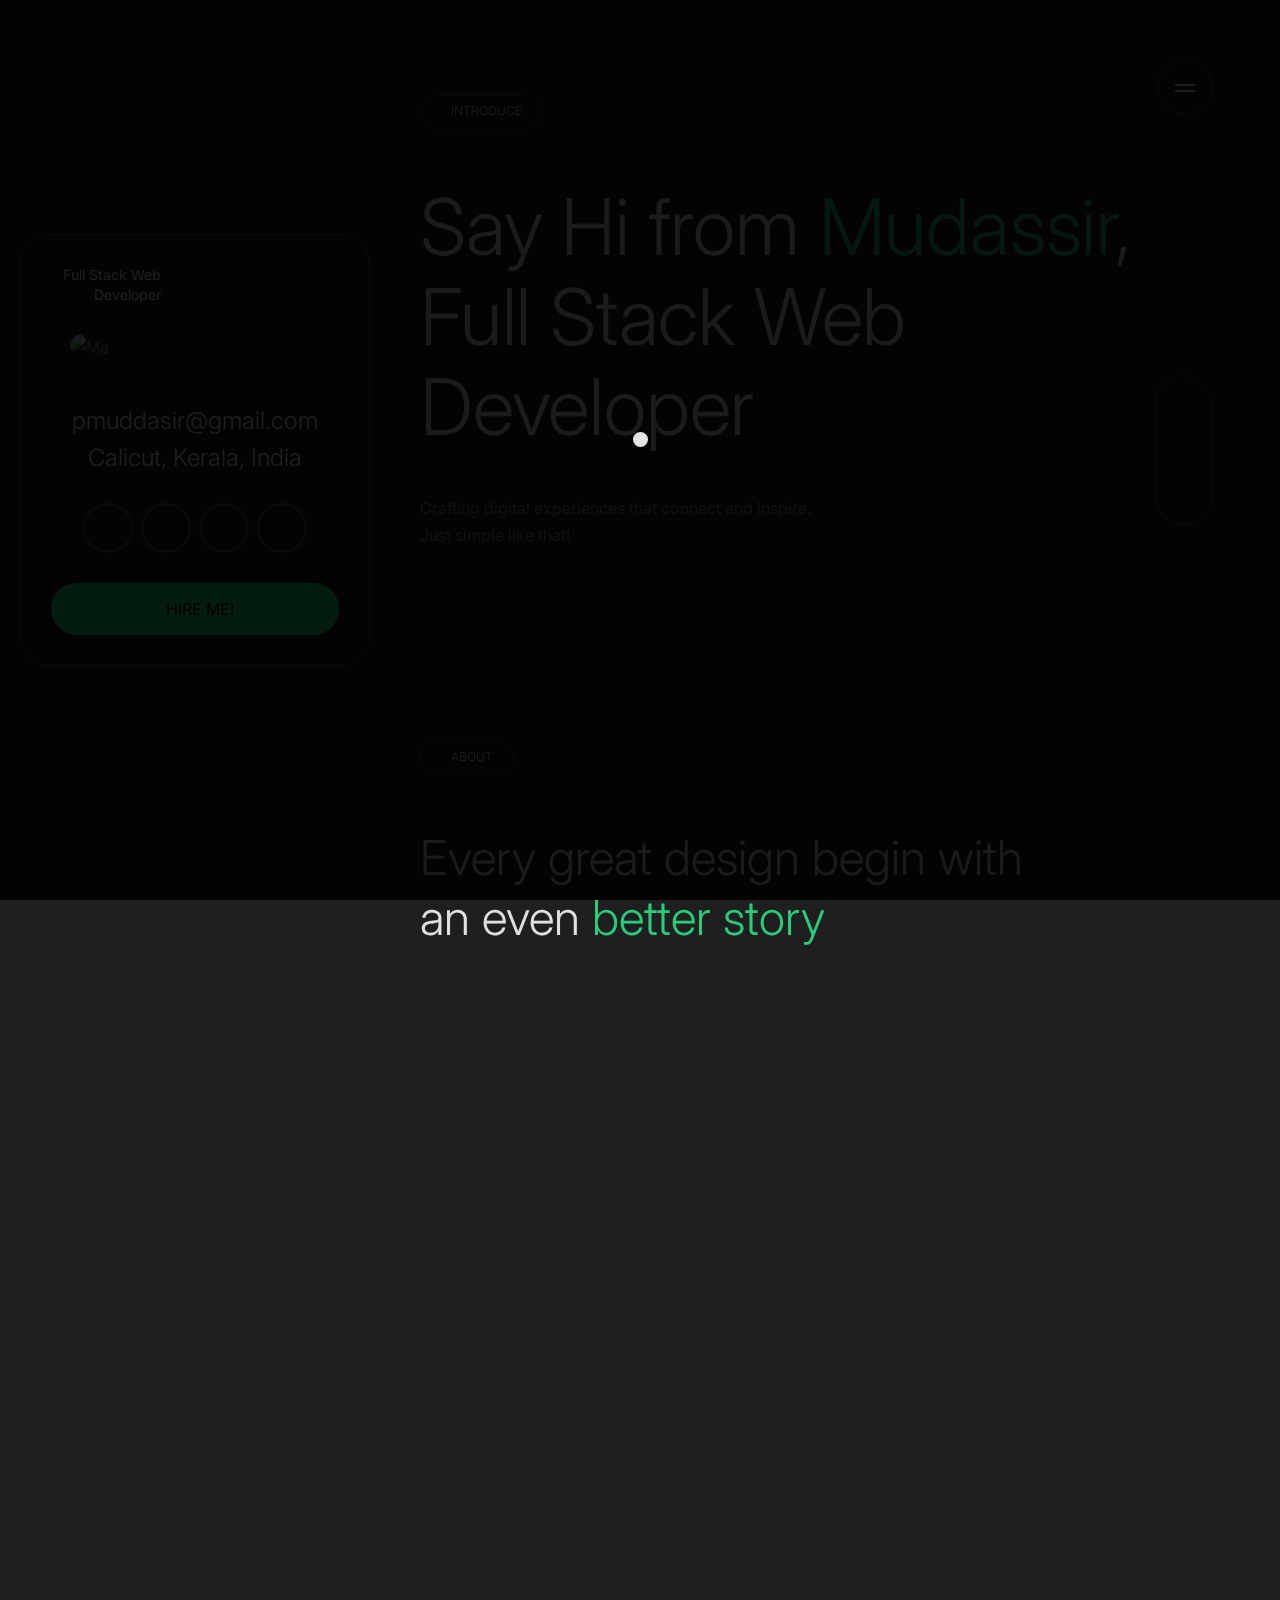
==== commit b37a33ed: "skills updated" ====
--- a/index.html
+++ b/index.html
@@ -296,8 +296,7 @@
                                     an even <span>better story</span></h1>
                             </div>
                             <p class="scroll-animation" data-animation="fade_from_bottom">As a self-taught full stack web developer who embarked on his coding journey just over a year ago. With no prior experience in programming, I was fascinated by the power and potential of web development and decided to teach myself how to build websites from scratch.
-
-                                Starting with online tutorials and courses, quickly developed a strong foundation in HTML, CSS, and JavaScript. Then began learning back-end technologies such as Node.js and MongoDB, expanding my skill set to include full stack development.</p>
+                                Starting with online tutorials and courses, quickly developed a strong foundation in HTML, CSS, and JavaScript. Then began learning back-end technologies such as Node.js and MongoDB, further learning React, expanding my skill set to include full stack development.</p>
                         </div>
                     </div>
                 </section>
@@ -397,7 +396,7 @@
                                 <div class="col-md-3 scroll-animation" data-animation="fade_from_left">
                                     <div class="skill">
                                         <div class="skill-inner">
-                                            <img src="https://all-in-one-bucket.s3.us-east-2.amazonaws.com/portfolio/node-js-96.png" alt="NodeJS">
+                                            <img src="https://img.icons8.com/?size=70&id=hsPbhkOH4FMe&format=png" alt="NodeJS">
                                             <!-- <h1 class="percent">92%</h1> -->
                                         </div>
                                         <p class="name">NodeJS</p>
@@ -406,26 +405,26 @@
                                 <div class="col-md-3 scroll-animation" data-animation="fade_from_bottom">
                                     <div class="skill">
                                         <div class="skill-inner">
-                                            <img src="assets/images/framer.png" alt="Framer">
-                                            <h1 class="percent">85%</h1>
-                                        </div>
-                                        <p class="name">Framer</p>
+                                            <img src="https://img.icons8.com/?size=70&id=cREyrHivHRHF&format=png" alt="Framer">
+                                            <!-- <h1 class="percent">85%</h1> -->
+                                        </div>
+                                        <p class="name">MongoDB</p>
                                     </div>
                                 </div>
                                 <div class="col-md-3 scroll-animation" data-animation="fade_from_top">
                                     <div class="skill">
                                         <div class="skill-inner">
-                                            <img src="assets/images/webflow.png" alt="Webflow">
-                                            <h1 class="percent">80%</h1>
-                                        </div>
-                                        <p class="name">Webflow</p>
+                                            <img src="https://img.icons8.com/?size=70&id=PXTY4q2Sq2lG&format=png" alt="Webflow">
+                                            <!-- <h1 class="percent">80%</h1> -->
+                                        </div>
+                                        <p class="name">JavaScript</p>
                                     </div>
                                 </div>
                                 <div class="col-md-3 scroll-animation" data-animation="fade_from_right">
                                     <div class="skill">
                                         <div class="skill-inner">
-                                            <img src="https://banner2.cleanpng.com/20180604/pol/kisspng-react-javascript-angularjs-ionic-atom-5b154be6709500.6532453515281223424611.jpg" alt="React">
-                                            <h1 class="percent">90%</h1>
+                                            <img src="https://img.icons8.com/?size=70&id=Nlsua06Gvxel&format=png" alt="React">
+                                            <!-- <h1 class="percent">90%</h1> -->
                                         </div>
                                         <p class="name">React</p>
                                     </div>
@@ -433,19 +432,37 @@
                                 <div class="col-md-3 scroll-animation" data-animation="fade_from_left">
                                     <div class="skill">
                                         <div class="skill-inner">
-                                            <img src="assets/images/wordpress.png" alt="WordPress">
-                                            <h1 class="percent">86%</h1>
-                                        </div>
-                                        <p class="name">WordPress</p>
+                                            <img src="https://img.icons8.com/?size=70&id=T3OGfb1OU0RD&format=png" alt="WordPress">
+                                            <!-- <h1 class="percent">86%</h1> -->
+                                        </div>
+                                        <p class="name">MySQL</p>
                                     </div>
                                 </div>
                                 <div class="col-md-3 scroll-animation" data-animation="fade_from_bottom">
                                     <div class="skill">
                                         <div class="skill-inner">
-                                            <img src="assets/images/laravel.png" alt="Laravel/PHP">
-                                            <h1 class="percent">70%</h1>
-                                        </div>
-                                        <p class="name">Laravel/PHP</p>
+                                            <img src="https://img.icons8.com/?size=70&id=jD-fJzVguBmw&format=png" alt="Laravel/PHP">
+                                            <!-- <h1 class="percent">70%</h1> -->
+                                        </div>
+                                        <p class="name">Redux</p>
+                                    </div>
+                                </div>
+                                <div class="col-md-3 scroll-animation" data-animation="fade_from_left">
+                                    <div class="skill">
+                                        <div class="skill-inner">
+                                            <img src="https://img.icons8.com/?size=70&id=62856&format=png" alt="NodeJS">
+                                            <!-- <h1 class="percent">92%</h1> -->
+                                        </div>
+                                        <p class="name">Github</p>
+                                    </div>
+                                </div>
+                                <div class="col-md-3 scroll-animation" data-animation="fade_from_left">
+                                    <div class="skill">
+                                        <div class="skill-inner">
+                                            <img src="https://img.icons8.com/?size=70&id=EPbEfEa7o8CB&format=png" alt="NodeJS">
+                                            <!-- <h1 class="percent">92%</h1> -->
+                                        </div>
+                                        <p class="name">Postman</p>
                                     </div>
                                 </div>
                             </div>
